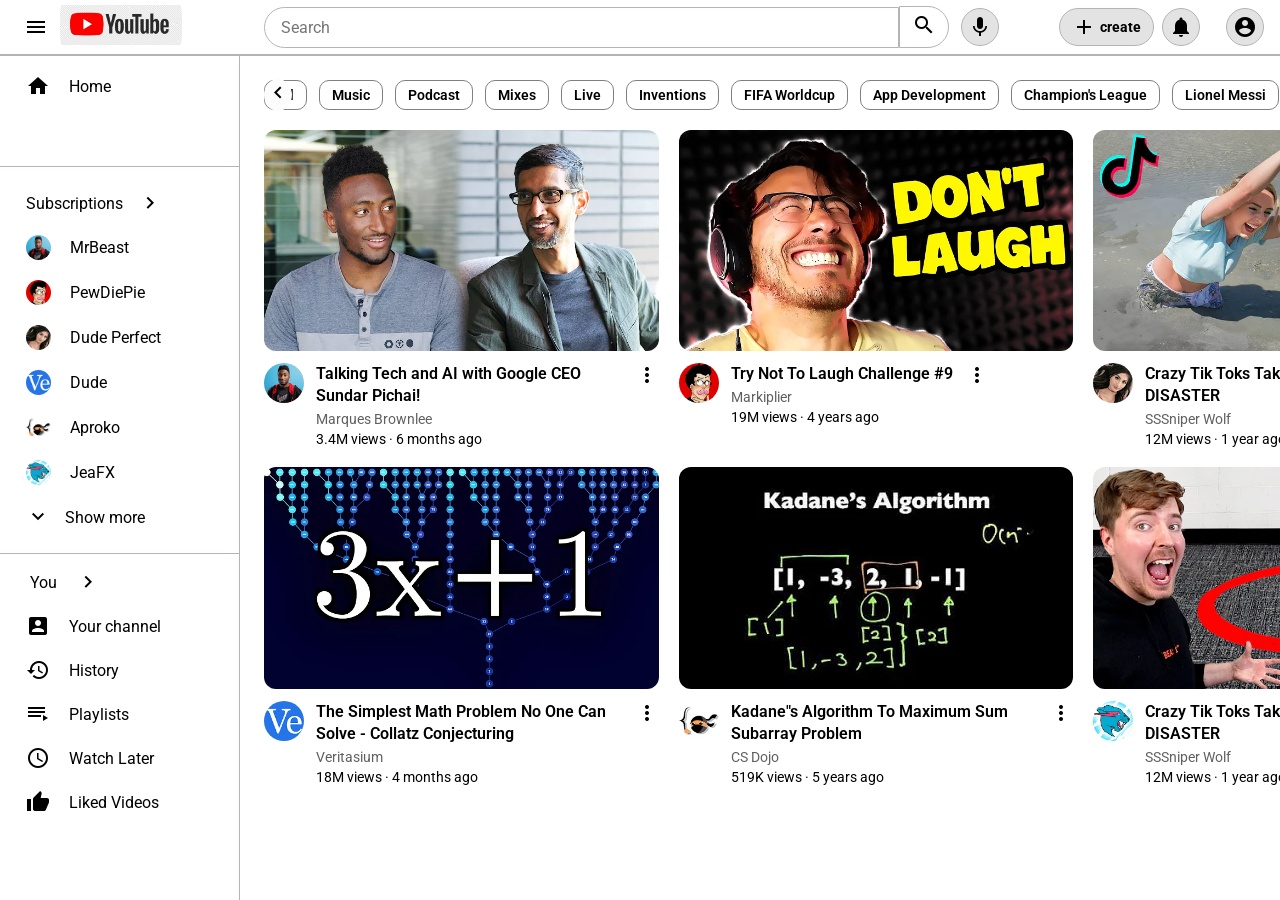
==== index.html @ 41e75c74 "styling the video grid" ====
<!doctype html>
<html lang="en">
  <head>
    <meta charset="UTF-8" />
    <meta name="viewport" content="width=device-width, initial-scale=1.0" />
    <title>MY YOUTUBE</title>
    <link rel="stylesheet" href="global.css" />
    <link rel="stylesheet" href="css/header.css" />
    <link rel="stylesheet" href="css/sidebar.css" />
    <link rel="stylesheet" href="css/video-tag.css" />
    <link rel="stylesheet" href="css/video-grid.css" />
  </head>
  <body>
    <!-- header -->
    <header>
      <div class="header__left">
        <button class="sidebar__toggle" aria-label="Toggle sidebar">
          <i class="material-icons">menu</i>
        </button>
        <a href="#home" class="youtube-link"
          ><img src="src/icons/youtube-image.png" alt="Youtube-clonelogo"
        /></a>
      </div>
      <div class="header__center">
        <form class="header__search-form">
          <input
            class="header__search-input"
            type="search"
            placeholder="Search"
            aria-label="search videos"
          />
          <button type="submit" class="header__search-button" aria-label="Search">
            <i class="material-icons">search</i>
          </button>
        </form>
        <button class="voice-search-button" aria-label="Voice search">
          <i class="material-icons">mic</i>
        </button>
      </div>
      <div class="header__right">
        <button class="create-button" aria-label="Create">
          <i class="material-icons">add</i>
          <span>create</span>
        </button>
        <button class="notification-button" aria-label="Notifications">
          <i class="material-icons">notifications</i>
        </button>
        <button class="profile-button" aria-label="Profile">
          <i class="material-icons">account_circle</i>
        </button>
      </div>
    </header>

    <div class="page-container">
      <!-- sidebar -->
      <aside>
        <nav class="sidebar">
          <section class="sidebar__section">
            <a href="#home" class="sidebar__link active">
              <i class="material-icons">home</i>
              <span>Home</span>
            </a>
            <a href="#" class="sidebar__link active">
              <i class="material-icons">local_fire_department</i>
              <span>Shorts</span>
            </a>
          </section>
          <div class="sidebar__divider"></div>
          <section class="sidebar__section">
            <a href="#" class="sidebar__link active">
              Subscriptions
              <i class="material-icons">keyboard_arrow_right</i>
            </a>
            <a href="#" class="sidebar__link active">
              <img src="src/assets/channel-pics/channel-1.jpeg" alt="MrBeast">
              <span>MrBeast</span>
            </a>
            <a href="#" class="sidebar__link active">
              <img src="src/assets/channel-pics/channel-2.jpeg" alt="PewDiePie">
              <span>PewDiePie</span>
            </a>
            <a href="#" class="sidebar__link active">
              <img src="src/assets/channel-pics/channel-3.jpeg" alt="Dude Perfect">
              <span>Dude Perfect</span>
            </a>
            <a href="#" class="sidebar__link active">
              <img src="src/assets/channel-pics/channel-4.jpeg" alt="Dude">
              <span>Dude</span>
            </a>
            <a href="#" class="sidebar__link active">
              <img src="src/assets/channel-pics/channel-5.jpeg" alt="Aproko"><span>Aproko</span>
            </a>
            <a href="#" class="sidebar__link active">
              <img src="src/assets/channel-pics/channel-6.jpeg" alt="JeaFX"><span>JeaFX</span>
            </a>
            <a href="#" class="sidebar__link active">
              <i class="material-icons">keyboard_arrow_down</i>
              Show more
            </a>
          </section>
          <div class="sidebar__divider"></div>
          <section>
            <a href="#" class="sidebar__link active">
              <span>You</span>
              <i class="material-icons">keyboard_arrow_right</i>
            </a>
            <a href="#" class="sidebar__link active">
              <i class="material-icons">account_box</i>
              <span>Your channel</span>
            </a>
            <a href="#" class="sidebar__link active">
              <i class="material-icons">history</i>
              <span>History</span>
            </a>
            <a href="#" class="sidebar__link active">
              <i class="material-icons">playlist_play</i>
              <span>Playlists</span>
            </a>
            <a href="#" class="sidebar__link active">
              <i class="material-icons">schedule</i>
              <span>Watch Later</span>
            </a>
            <a href="#" class="sidebar__link active">
              <i class="material-icons">thumb_up</i>
              <span>Liked Videos</span>
            </a>
            <a href="#" class="sidebar__link active">
              <i class="material-icons">smart_display</i>
              <span>Your videos</span>
            </a>
            <a href="#" class="sidebar__link active">
              <i class="material-icons">download</i>
              <span>Downloads</span>
            </a>
            <a href="#" class="sidebar__link active">
              <i class="material-icons">keyboard_arrow_down</i>
              Show more
            </a>
          </section>
          <div class="sidebar__divider"></div>
          <section>
            <h3 class="sidebar-text">Explore</h3>
            <a href="#" class="sidebar__link active">
              <i class="material-icons">music_note</i><span>Music</span>
            </a>
            <a href="#" class="sidebar__link active">
              <i class="material-icons">videogame_asset</i><span>Gaming</span>
            </a>
            <a href="#" class="sidebar__link active">
              <i class="material-icons">newspaper</i><span>News</span>
            </a>
            <a href="#" class="sidebar__link active">
              <i class="material-icons">keyboard_arrow_down</i>
              Show more
            </a>
          </section>
          <div class="sidebar__divider"></div>
          <section>
            <h3 class="sidebar-text">More From YouTube</h3>
            <a href="#" class="sidebar__link active">
            <i class="material-icons">diamond</i><span>Youtube Premium</span>
            </a>
            <a href="#" class="sidebar__link active">
              <i class="material-icons">album</i><span>Youtube Music</span>
            </a>
            <a href="#" class="sidebar__link active">
              <i class="material-icons">toys</i><span>Youtube Kids</span>
            </a>
          </section>
          <div class="sidebar__divider"></div>
          <section>
          <a href="#" class="sidebar__link active">
            <i class="material-icons">flag</i><span>Report</span>
          </a>
          </section>
          <div class="sidebar__divider"></div>
            <footer class="sidebar-footer">
              <div class="sidebar-footer__divider"></div>
              <section class="sidebar-footer__container">
                <a href="#" class="sidebar-footer__link">About</a>
                <a href="#" class="sidebar-footer__link">Press</a>
                <a href="#" class="sidebar-footer__link">Copyright</a>
              </section>
              <section class="sidebar-footer__container">
                <a href="#" class="sidebar-footer__link">Contact us</a>
                <a href="#" class="sidebar-footer__link">Creators</a>
                <a href="#" class="sidebar-footer__link">Advertise</a>
              </section>
              <section class="sidebar-footer__container">
                <a href="#" class="sidebar-footer__link">Developers</a>
              </section>
              <div class="sidebar-footer__divider"></div>
              <section class="sidebar-footer__container">
                <a href="#" class="sidebar-footer__link">Terms</a>
                <a href="#" class="sidebar-footer__link">Privacy</a>
                <a href="#" class="sidebar-footer__link">Policy & Safety</a>
              </section>
              <section class="sidebar-footer__container">
                <a  href="#"  class="sidebar-footer__link">How Youtube works</a>
              </section>
              <section class="sidebar-footer__container">
                <a href="#" class="sidebar-footer__link">Test new features</a>
              </section>
              <div class="sidebar-footer__divider"></div>
              <section class="sidebar-footer__container">
                <span class="sidebar-footer__link">© 2024 Google LLC</span>
              </section>
              <div class="sidebar-footer__divider"></div>
            </footer>
        </nav>
      </aside>
      <!-- main content -->
      <main>
        <content>
          <section class="video-tag">
            <button class="video-tag__scroll left">
              <i class="material-icons">keyboard_arrow_left</i>
            </button>
            <nav class="video-tag__container">
              <button class="video-tag__button">
                All
              </button>
              <button class="video-tag__button">
                Music
              </button>
              <button class="video-tag__button">
                Podcast
              </button>
              <button class="video-tag__button">
                Mixes
              </button>
              <button class="video-tag__button">
                Live
              </button>
              <button class="video-tag__button">
                Inventions
              </button>
              <button class="video-tag__button">
                FIFA Worldcup
              </button>
              <button class="video-tag__button">
                App Development
              </button>
              <button class="video-tag__button">
                Champion's League
              </button>
              <button class="video-tag__button">
                Lionel Messi
              </button>
              <button class="video-tag__button">
                Afro Beats
              </button>
              <button class="video-tag__button">
                Pop Music
              </button>
            </nav>
            <button class="video-tag__scroll right">
              <i class="material-icons">keyboard_arrow_right</i>
            </button>
          </section>
          <section class="video-grid">
            <article class="video-card">
              <div class="video-card__thumbnail">
                <a href="#">
                  <img src="src/assets/video-pics/thumbnail-1.webp" alt="video-pic" />
                </a>
              </div>
              <div class="video-card__info">
                <div class="video-card__avatar">
                  <a href="#">
                    <img src="src/assets/channel-pics/channel-1.jpeg" alt="channel-pic" />
                  </a>
                </div>
                <div class="video-card__details">
                  <h3 class="video-card__title">Talking Tech and AI with Google CEO Sundar Pichai!
                  </h3>
                  <a class="video-card__author" href="#">Marques Brownlee</a>
                  <p class="video-card__stats">3.4M views &#183; 6 months ago</p>
                </div>
                <div class="video-card__menu">
                  <i class="material-icons">more_vert</i>
                </div>
              </div>
            </article>
            <article class="video-card">
              <div class="video-card__thumbnail">
                <a href="#">
                  <img src="src/assets/video-pics/thumbnail-2.webp" alt="video-pic" />
                </a>
              </div>
              <div class="video-card__info">
                <div class="video-card__avatar">
                  <a href="#">
                    <img src="src/assets/channel-pics/channel-2.jpeg" alt="channel-pic" />
                  </a>
                </div>
                <div class="video-card__details">
                  <h3 class="video-card__title">Try Not To Laugh Challenge #9</h3>
                  <a class="video-card__author" href="#">Markiplier</a>
                  <p class="video-card__stats">19M views &#183; 4 years ago</p>
                </div>
                <div class="video-card__menu">
                  <i class="material-icons">more_vert</i>
                </div>
              </div>
            </article>
            <article class="video-card">
              <div class="video-card__thumbnail">
                <a href="#">
                  <img src="src/assets/video-pics/thumbnail-3.webp" alt="video-pic" />
                </a>
              </div>
              <div class="video-card__info">
                <div class="video-card__avatar">
                  <a href="#">
                    <img src="src/assets/channel-pics/channel-3.jpeg" alt="channel-pic" />
                  </a>
                </div>
                <div class="video-card__details">
                  <h3 class="video-card__title">Crazy Tik Toks Taken Moments Before DISASTER</h3>
                  <a class="video-card__author" href="#">SSSniper Wolf</a>
                  <p class="video-card__stats">12M views &#183; 1 year ago</p>
                </div>
                <div class="video-card__menu">
                  <i class="material-icons">more_vert</i>
                </div>
              </div>
            </article>
            <article class="video-card">
              <div class="video-card__thumbnail">
                <a href="#">
                  <img src="src/assets/video-pics/thumbnail-4.webp" alt="video-pic" />
                </a>
              </div>
              <div class="video-card__info">
                <div class="video-card__avatar">
                  <a href="#">
                    <img src="src/assets/channel-pics/channel-4.jpeg" alt="channel-pic" />
                  </a>
                </div>
                <div class="video-card__details">
                  <h3 class="video-card__title">The Simplest Math Problem No One Can Solve - Collatz Conjecturing</h3>
                  <a class="video-card__author" href="#">Veritasium</a>
                  <p class="video-card__stats">18M views &#183; 4 months ago</p>
                </div>
                <div class="video-card__menu">
                  <i class="material-icons">more_vert</i>
                </div>
              </div>
            </article>
            <article class="video-card">
              <div class="video-card__thumbnail">
                <a href="#">
                  <img src="src/assets/video-pics/thumbnail-5.webp" alt="video-pic" />
                </a>
              </div>
              <div class="video-card__info">
                <div class="video-card__avatar">
                  <a href="#">
                    <img src="src/assets/channel-pics/channel-5.jpeg" alt="channel-pic" />
                  </a>
                </div>
                <div class="video-card__details">
                  <h3 class="video-card__title">Kadane"s Algorithm To Maximum Sum Subarray Problem</h3>
                  <a class="video-card__author" href="#">CS Dojo</a>
                  <p class="video-card__stats">519K views &#183; 5 years ago</p>
                </div>
                <div class="video-card__menu">
                  <i class="material-icons">more_vert</i>
                </div>
              </div>
            </article>
            <article class="video-card">
              <div class="video-card__thumbnail">
                <a href="#">
                  <img src="src/assets/video-pics/thumbnail-6.webp" alt="video-pic" />
                </a>
              </div>
              <div class="video-card__info">
                <div class="video-card__avatar">
                  <a href="#">
                    <img src="src/assets/channel-pics/channel-6.jpeg" alt="channel-pic" />
                  </a>
                </div>
                <div class="video-card__details">
                  <h3 class="video-card__title">Crazy Tik Toks Taken Moments Before DISASTER</h3>
                  <a class="video-card__author" href="#">SSSniper Wolf</a>
                  <p class="video-card__stats">12M views &#183; 1 year ago</p>
                </div>
                <div class="video-card__menu">
                  <i class="material-icons">more_vert</i>
                </div>
              </div>
            </article>
          </section>
        </content>
      </main>
    </div>
  </body>
</html>
---- global.css ----
/* ==========================================
   1. IMPORTS
========================================== */

@import url('https://fonts.googleapis.com/css2?family=Roboto:ital,wght@0,100..900;1,100..900&display=swap');

@import url('https://fonts.googleapis.com/icon?family=Material+Icons');


/* ==========================================
   2. CSS RESET
========================================== */

* {
    margin: 0;
    padding: 0;
    box-sizing: border-box;
}


/* ==========================================
   3. ROOT VARIABLES
========================================== */

:root {

    /* Colors */

    --primary-color: #ffffff;
    --secondary-color: #e4e3e3;
    --hover-color: #f1f1f1;
    --border-color: #b8b3b3;
    --text-color: #000000;


    /* Layout */

    --header-height: 56px;
    --sidebar-width: 240px;
    --sidebar-collapsed-width: 72px;


    /* Border Radius */

    --border-radius: 30px;
    --circle-radius: 50%;


    /* Typography */

    --font-family: "Roboto", Arial, sans-serif;

    --font-size-small: 12px;
    --font-size-medium: 14px;
    --font-size-large: 16px;


    /* Icons */

    --icon-size: 24px;


    /* Animation */

    --transition-speed: .2s;

}


/* ==========================================
   4. GLOBAL ELEMENTS
========================================== */

html{

    scroll-behavior:smooth;

}

body{

    font-family:var(--font-family);

    color:var(--text-color);

    background-color:var(--primary-color);

    padding-top:var(--header-height);

}

main {
  flex: 1;

  margin-left: var(--sidebar-width);

  padding: 24px;
}


/* ==========================================
   5. TYPOGRAPHY
========================================== */

a{

    text-decoration:none;

    color:inherit;

}

button{

    font:inherit;

}

input{

    font:inherit;

}


/* ==========================================
   6. GLOBAL LAYOUT
========================================== */

.page-container{

    display:flex;

}

main{

    flex:1;

}


/* ==========================================
   7. REUSABLE UTILITIES
========================================== */

.hidden{

    display:none;

}

.visually-hidden{

    position:absolute;

    width:1px;

    height:1px;

    overflow:hidden;

}


/* ==========================================
   8. GLOBAL STATES
========================================== */

button{

    cursor:pointer;

}

button:focus,
input:focus{

    outline:none;

}


/* ==========================================
   9. ANIMATIONS
========================================== */

.sidebar-link,
.create-button,
.notification-button,
.profile-button,
.voice-search-button {
  transition:
    background-color var(--transition-speed),
    color var(--transition-speed);
}


/* ==========================================
   10. RESPONSIVE
========================================== */

@media (max-width:768px){

}
---- css/header.css ----
/* ==========================================
   HEADER LAYOUT
========================================== */

header {
  position: fixed;
  top: 0;
  width: 100%;
  height: var(--header-height);
  
  display: flex;
  justify-content: space-between;
  align-items: center;
  
 
  padding: 0 16px;

  background-color: var(--primary-color);
  border-bottom: 2px solid var(--border-color);
  
  z-index: 100;
}

/* ==========================================
   HEADER SECTIONS
========================================== */

.header__left {
  display: flex;
  align-items: center;
  justify-content: flex-start;

  margin-left: 8px;
}

.header__center {
  display: flex;
  align-items: center;
  justify-content: center;

  flex: 1;
  max-width: var(--search-max-width);

  margin-right: 60px;
  margin-left: 70px;
}

.header__right {
  display: flex;
  align-items: center;
  justify-content: flex-end;
  
  gap: 8px;
}

/* ==========================================
   HEADER LOGO
========================================== */

.youtube-link img {
  height: 40px;
  width: auto;

  padding: 0 12px;

  border-radius: 14px;
}

/* ==========================================
   HEADER SEARCH
========================================== */

.header__search-form {
  display: flex;
  align-items: center;

  width: 100%;
}

.header__search-input {
  flex: 1;

  padding: 10px 16px;

  border: 1px solid var(--border-color);
  border-radius: 30px 0 0 30px;

  background-color: var(--primary-color);
}

.header__search-button {
  padding: 6px 12px;

  border: 1px solid var(--border-color);
  border-radius: 0 30px 30px 0;
  
  background-color: var(--primary-color);
}

/* ==========================================
   BUTTONS
========================================== */

.sidebar__toggle,
.voice-search-button,
.create-button,
.notification-button,
.profile-button {

  display: flex;
  align-items: center;
  justify-content: center;

  cursor: pointer;

  border: 1px solid var(--border-color);

  background-color: var(--secondary-color);

  transition: background-color 2s ease;
}

.sidebar__toggle {
  background: none;
  border: none;
}

.header__search-button {
  cursor: pointer;
}

.voice-search-button {
  margin-left: 12px;

  padding: 6px;
  
  border-radius: var(--circle-radius);
  
}

.create-button {
  padding: 6px 12px;
  
  border-radius: var(--border-radius);
}

.notification-button {
  padding: 6px;
  
  border-radius: var(--border-radius);
}

.profile-button {
  padding: 6px;

  margin-left: 18px;
  
  border-radius: var(--circle-radius);
}

/* ==========================================
   ICONS
========================================== */

.material-icons {
  font-size: var(--icon-size);
}

/* ==========================================
   TYPOGRAPHY
========================================== */

.create-button span {
  margin-left: 4px;
  font-size: var(--font-size-medium);
  font-weight: bold;
}

/* ==========================================
   STATES
========================================== */

.create-button:hover,
.notification-button:hover,
.profile-button:hover,
.voice-search-button:hover {
  background-color: var(--hover-color);
}

.header__search-input:focus {
  outline: none;

  border-color: #1976d2;
}

/* ==========================================
   RESPONSIVE
========================================== */

@media (max-width: 768px) {

}
---- css/sidebar.css ----
/* ===================================
   SIDEBAR CONTAINER
=================================== */

aside {
  display: flex;
  position: fixed;
  flex-direction: column;
  border-right: 1px solid var(--border-color);
  top: var(--header-height);
  left: 0;
  width: var(--sidebar-width);
  height: calc(100vh - var(--header-height));
  background-color: var(--primary-color);
  overflow-y: auto;
  z-index: 99;
}

/* ===================================
   SIDEBAR NAVIGATION
=================================== */

.sidebar {
  display: flex;
  flex-direction: column;
  width: 100%;
}

/* ===================================
   SIDEBAR SECTION
=================================== */

.sidebar__section {
  display: flex;
  flex-direction: column;

  padding: 8px 0;
}

.sidebar-text {
  font-size: 18px;
  font-weight: 600;
  margin: 8px 20px;
}

/* ===================================
   SIDEBAR LINKS
=================================== */

.sidebar__link {
  display: flex;
  align-items: center;
  justify-content: flex-start;
  color: var(--text-color);
  margin: 0px 14px 0px 10px;
  border-radius: 15px;
  gap: 15px;
  width: auto;
  padding: 10px 16px;
  color: inherit;

  transition:
  background-color var(--transition-speed),
  color var(--transition-speed);
}

.sidebar__link i {
  display: flex;
  align-items: center;
  justify-content: center;
  font-size: 24px;
  flex-shrink: 0;
}

.sidebar__link span {
  display: flex;
  align-items: center;
  gap: 10px;
  padding: 2px 4px;
  font-size: 16px;
  font-weight: 400;
}

.sidebar__link img {
  border-radius: 50%;
  height: 25px;
  width: auto;
}

.sidebar-footer__link {
  margin-left: 8px;
  padding: 1px;
  font-size: var(--font-size-medium);
}

/* ===================================
   STATES
=================================== */

.sidebar__link:hover {
  background-color: var(--hover-color);
}

.sidebar__link .active {
  background-color: var(--hover-color);
  font-weight: 500;
}

/* ===================================
   Divider
=================================== */

.sidebar__divider {
  height: 1px;
  background: var(--border-color);
  margin: 6px 0;
}

.sidebar-footer__divider {
  height: 1px;
  background: var(--primary-color);
  margin: 6px 0;
}

/* ===================================
   Footer
=================================== */

.sidebar-footer {
  display: block;
  justify-content: center;
  align-items: center;
  padding: 0px 0px 0px 8px;
}

.sidebar-footer__container {
  display: flex;
  flex-wrap: wrap;
}

/* ==========================================
   RESPONSIVE
========================================== */

@media (max-width: 768px) {
}
---- css/video-tag.css ----
.video-tag {
  display: flex;
  align-items: center;
  position: relative;
  width: 100%;
}

.video-tag__container {
  display: flex;
  justify-content: flex-start;
  align-items: center;           
  width: 100%;
  gap: 12px;
  border: none;
  scroll-behavior: smooth;
  overflow-x: auto;
  white-space: nowrap;
  padding-bottom: 20px;
}

.video-tag__button {
  white-space: nowrap;
  padding: 6px 12px;
  border-radius: 10px;
  font-size: 14px;
  font-weight: 600;
  border: 1px solid grey;
  flex-shrink: 0;
  background-color: var(--primary-color);  
  color: var(--text-color);
  cursor: pointer;
}

.video-tag__scroll {
  position: absolute;
  border-radius: 50%;
  border: none;
  background-color: #fdfcfc;  
  padding: 2px;
  top: 30%;
  transform:translateY(-50%);
  z-index:10;
}

.video-tag__scroll.left {
  left: 0;
}

.video-tag__scroll.right {
  right: 0;
}

.video-tag__scroll:hover {
  background-color: var(--hover-color);

}

.video-tag__container::-webkit-scrollbar {
    display: none;
  
}
---- css/video-grid.css ----
.video-grid {
  display: grid;
  grid-template-columns: repeat(auto-fill, minmax(300px, 1fr));
  gap: 20px;
}

.video-card {
  display: block;
  width: 100%;
  cursor: pointer;
}

.video-card:hover {
  background-color: var(--hover-color);
}

.video-card__thumbnail {
  display: block;
  width: 100%;
}

.video-card__thumbnail img {
  width: 100%;
  border-radius: 12px;
  display: block;
}

.video-card__info {
  display: flex;
  align-items: flex-start;
  gap: 12px;
  margin-top: 12px;
}

.video-card__avatar {
  flex-shrink: 0;
}

.video-card__avatar img {
  height: 40px;
  width: 40px;
  object-fit: cover;
  border-radius: 50%;
}

.video-card__details {
  display: flex;
  flex-direction: column;
  gap: 4px;
  
}

.video-card__title {
  font-size: var(--font-size-large);
  font-weight: 600;
  line-height: 22px;
}

.video-card__author {
  font-size: var(--font-size-medium);
  color:#606060;
}

.video-card__stats {
  font-size: var(--font-size-medium);
}
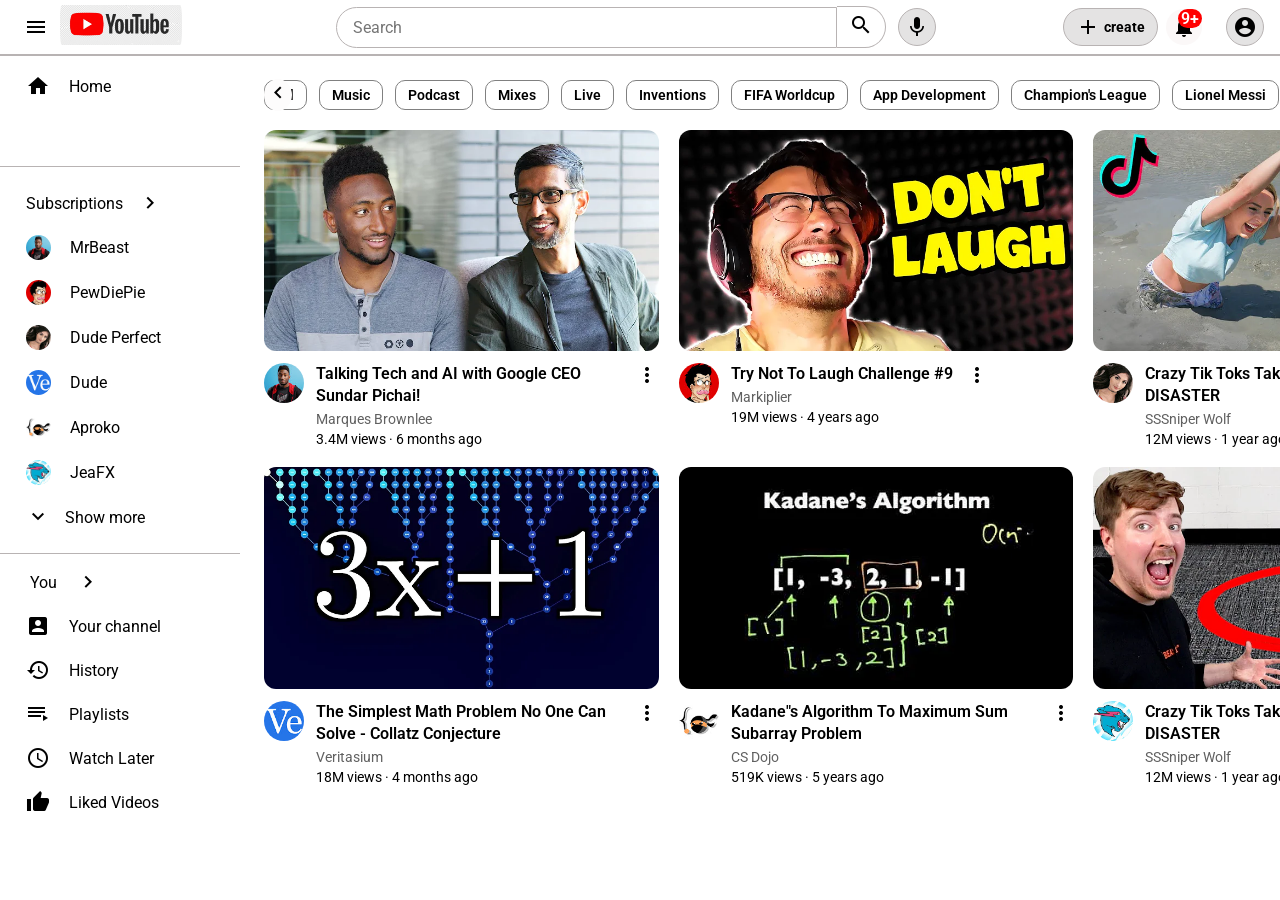
==== commit f1fe9040: "finished the video grid" ====
--- a/index.html
+++ b/index.html
@@ -42,9 +42,12 @@
           <i class="material-icons">add</i>
           <span>create</span>
         </button>
-        <button class="notification-button" aria-label="Notifications">
+        <div class="notification-container">
+          <button class="notification-button" aria-label="Notifications">
           <i class="material-icons">notifications</i>
+          <div class="notification-count">9+</div>
         </button>
+        </div>
         <button class="profile-button" aria-label="Profile">
           <i class="material-icons">account_circle</i>
         </button>
@@ -339,7 +342,7 @@
                   </a>
                 </div>
                 <div class="video-card__details">
-                  <h3 class="video-card__title">The Simplest Math Problem No One Can Solve - Collatz Conjecturing</h3>
+                  <h3 class="video-card__title">The Simplest Math Problem No One Can Solve - Collatz Conjecture</h3>
                   <a class="video-card__author" href="#">Veritasium</a>
                   <p class="video-card__stats">18M views &#183; 4 months ago</p>
                 </div>
--- a/global.css
+++ b/global.css
@@ -90,11 +90,13 @@
 }
 
 main {
-  flex: 1;
-
-  margin-left: var(--sidebar-width);
-
-  padding: 24px;
+    display: flex;
+
+    flex: 1;
+
+    margin-left: var(--sidebar-width);
+
+    padding: 24px;
 }
 
 
--- a/css/header.css
+++ b/css/header.css
@@ -11,6 +11,7 @@
   display: flex;
   justify-content: space-between;
   align-items: center;
+  flex: 1;
   
  
   padding: 0 16px;
@@ -39,10 +40,13 @@
   justify-content: center;
 
   flex: 1;
-  max-width: var(--search-max-width);
-
-  margin-right: 60px;
-  margin-left: 70px;
+  
+  max-width: 600px;
+  min-width: 40px;
+
+
+  margin-right: 65px;
+  margin-left: 80px;
 }
 
 .header__right {
@@ -75,11 +79,14 @@
   align-items: center;
 
   width: 100%;
+
 }
 
 .header__search-input {
   flex: 1;
 
+  min-width: 0;
+
   padding: 10px 16px;
 
   border: 1px solid var(--border-color);
@@ -93,6 +100,7 @@
 
   border: 1px solid var(--border-color);
   border-radius: 0 30px 30px 0;
+  border-left: none;
   
   background-color: var(--primary-color);
 }
@@ -146,14 +154,31 @@
 
 .notification-button {
   padding: 6px;
-  
+  background-color: rgb(251, 248, 248);
   border-radius: var(--border-radius);
+  border: none;
+}
+
+.notification-container {
+  position: relative;
+}
+
+.notification-count {
+  position: absolute;
+  top: 0;
+  right: 0;
+  padding: 0px 3px;
+  font-family: 'roboto', arial;
+  font-weight: 600;
+  background-color: red;
+  color: var(--primary-color);
+  border-radius: 10px;
 }
 
 .profile-button {
   padding: 6px;
 
-  margin-left: 18px;
+  margin-left: 16px;
   
   border-radius: var(--circle-radius);
 }
@@ -197,6 +222,29 @@
    RESPONSIVE
 ========================================== */
 
-@media (max-width: 768px) {
-
+@media (max-width: 650px) {
+  .header__center {
+    margin-left: 16px;
+    margin-left: 16px;
+    flex: 0;
+    transition: 0.1s ease-in;
+  }
+
+  .header__search-input {
+    display: none;
+  }
+
+  .header__search-button {
+    border-radius: 60px;
+    border: none;
+  }
+
+  .header__right {
+    gap: 3px;
+    margin-left: -20px;
+  }
+
+  .profile-button {
+    margin-left: 5px;
+  }
 }
--- a/css/sidebar.css
+++ b/css/sidebar.css
@@ -6,7 +6,7 @@
   display: flex;
   position: fixed;
   flex-direction: column;
-  border-right: 1px solid var(--border-color);
+  border-right: none;
   top: var(--header-height);
   left: 0;
   width: var(--sidebar-width);
@@ -14,6 +14,24 @@
   background-color: var(--primary-color);
   overflow-y: auto;
   z-index: 99;
+}
+
+aside::-webkit-scrollbar {
+  display: none;
+}
+
+aside:hover::-webkit-scrollbar {
+  display: block;
+  width: 8px;
+}
+
+aside::-webkit-scrollbar-track {
+   background: #f8f6f6; 
+}
+
+aside::-webkit-scrollbar-thumb {
+  background: #888; 
+  border-radius: 4px;
 }
 
 /* ===================================
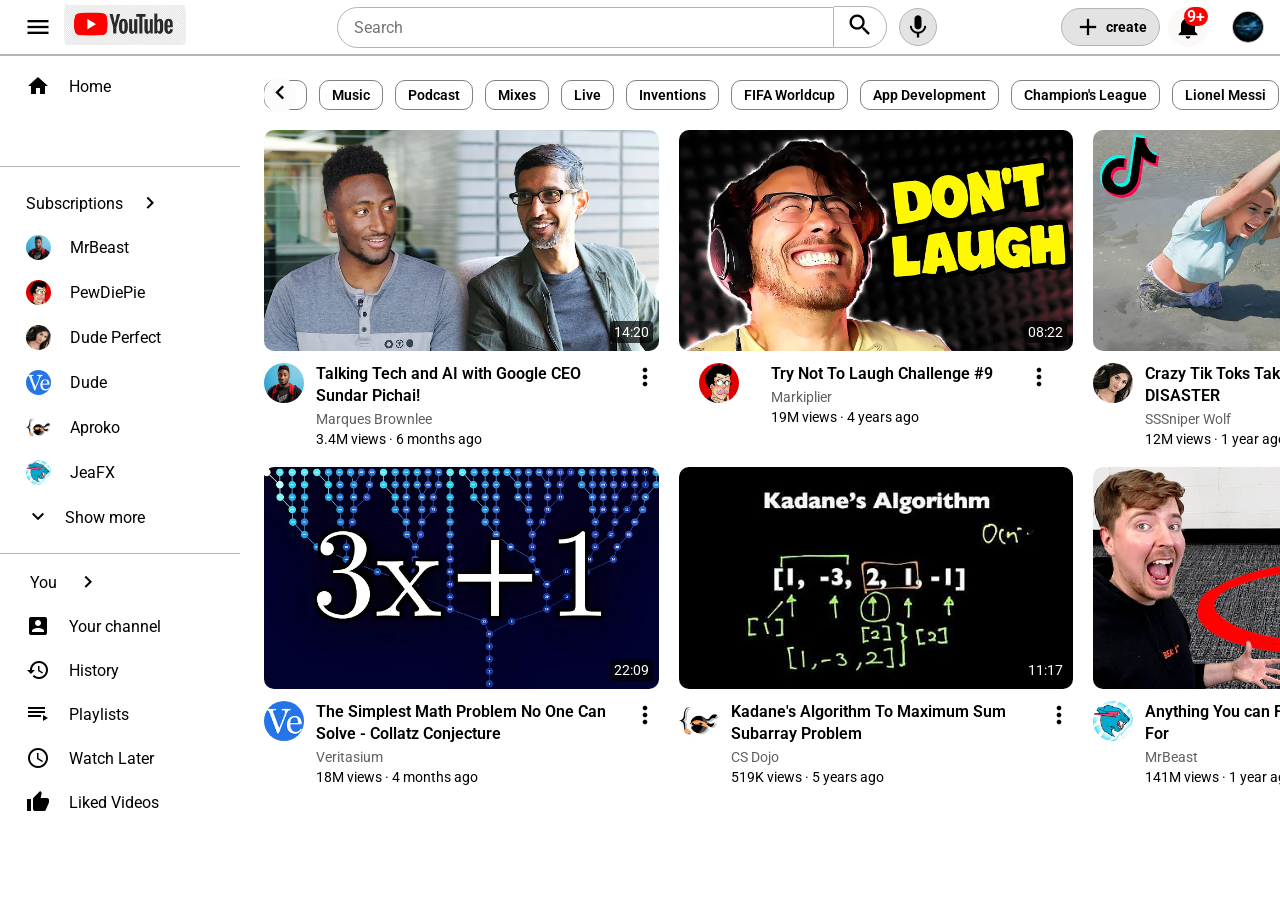
==== commit b13984a0: "added tool tips to the header" ====
--- a/index.html
+++ b/index.html
@@ -18,7 +18,7 @@
           <i class="material-icons">menu</i>
         </button>
         <a href="#home" class="youtube-link"
-          ><img src="src/icons/youtube-image.png" alt="Youtube-clonelogo"
+          ><img loading="lazy" src="src/icons/youtube-image.png" alt="Youtube-clonelogo"
         /></a>
       </div>
       <div class="header__center">
@@ -29,27 +29,34 @@
             placeholder="Search"
             aria-label="search videos"
           />
-          <button type="submit" class="header__search-button" aria-label="Search">
-            <i class="material-icons">search</i>
+          <div class="header__search-container">
+            <button type="submit" class="header__search-button" aria-label="Search">
+              <i class="material-icons">search</i>
+            </button>
+            <div class="tool-tip">search</div>
+          </div>
+        </form>
+        <div class="voice-search__container">
+          <button class="voice-search__button" aria-label="Voice search">
+            <i class="material-icons">mic</i>
           </button>
-        </form>
-        <button class="voice-search-button" aria-label="Voice search">
-          <i class="material-icons">mic</i>
-        </button>
+          <div class="tool-tip">search with your voice</div>
+        </div>
       </div>
       <div class="header__right">
         <button class="create-button" aria-label="Create">
           <i class="material-icons">add</i>
           <span>create</span>
         </button>
-        <div class="notification-container">
-          <button class="notification-button" aria-label="Notifications">
+        <div class="notification__container">
+          <button class="notification__button" aria-label="Notifications">
           <i class="material-icons">notifications</i>
-          <div class="notification-count">9+</div>
-        </button>
+          <div class="notification__count">9+</div>
+          </button>
+          <div class="tool-tip">notifications</div>
         </div>
         <button class="profile-button" aria-label="Profile">
-          <i class="material-icons">account_circle</i>
+          <img loading="lazy" src="src/assets/channel-pics/profile.jpeg" alt="profile-img loading="lazy"" />
         </button>
       </div>
     </header>
@@ -75,26 +82,26 @@
               <i class="material-icons">keyboard_arrow_right</i>
             </a>
             <a href="#" class="sidebar__link active">
-              <img src="src/assets/channel-pics/channel-1.jpeg" alt="MrBeast">
+              <img loading="lazy" src="src/assets/channel-pics/channel-1.jpeg" alt="MrBeast">
               <span>MrBeast</span>
             </a>
             <a href="#" class="sidebar__link active">
-              <img src="src/assets/channel-pics/channel-2.jpeg" alt="PewDiePie">
+              <img loading="lazy" src="src/assets/channel-pics/channel-2.jpeg" alt="PewDiePie">
               <span>PewDiePie</span>
             </a>
             <a href="#" class="sidebar__link active">
-              <img src="src/assets/channel-pics/channel-3.jpeg" alt="Dude Perfect">
+              <img loading="lazy" src="src/assets/channel-pics/channel-3.jpeg" alt="Dude Perfect">
               <span>Dude Perfect</span>
             </a>
             <a href="#" class="sidebar__link active">
-              <img src="src/assets/channel-pics/channel-4.jpeg" alt="Dude">
+              <img loading="lazy" src="src/assets/channel-pics/channel-4.jpeg" alt="Dude">
               <span>Dude</span>
             </a>
             <a href="#" class="sidebar__link active">
-              <img src="src/assets/channel-pics/channel-5.jpeg" alt="Aproko"><span>Aproko</span>
-            </a>
-            <a href="#" class="sidebar__link active">
-              <img src="src/assets/channel-pics/channel-6.jpeg" alt="JeaFX"><span>JeaFX</span>
+              <img loading="lazy" src="src/assets/channel-pics/channel-5.jpeg" alt="Aproko"><span>Aproko</span>
+            </a>
+            <a href="#" class="sidebar__link active">
+              <img loading="lazy" src="src/assets/channel-pics/channel-6.jpeg" alt="JeaFX"><span>JeaFX</span>
             </a>
             <a href="#" class="sidebar__link active">
               <i class="material-icons">keyboard_arrow_down</i>
@@ -214,7 +221,7 @@
       </aside>
       <!-- main content -->
       <main>
-        <content>
+        <section class="content">
           <section class="video-tag">
             <button class="video-tag__scroll left">
               <i class="material-icons">keyboard_arrow_left</i>
@@ -265,13 +272,16 @@
             <article class="video-card">
               <div class="video-card__thumbnail">
                 <a href="#">
-                  <img src="src/assets/video-pics/thumbnail-1.webp" alt="video-pic" />
-                </a>
-              </div>
-              <div class="video-card__info">
-                <div class="video-card__avatar">
-                  <a href="#">
-                    <img src="src/assets/channel-pics/channel-1.jpeg" alt="channel-pic" />
+                  <img loading="lazy" src="src/assets/video-pics/thumbnail-1.webp" alt="video-pic" />
+                </a>
+                <div class="video-card__time">
+                  14:20
+                </div>
+              </div>
+              <div class="video-card__info">
+                <div class="video-card__avatar">
+                  <a href="#">
+                    <img loading="lazy" src="src/assets/channel-pics/channel-1.jpeg" alt="channel-pic" />
                   </a>
                 </div>
                 <div class="video-card__details">
@@ -288,13 +298,16 @@
             <article class="video-card">
               <div class="video-card__thumbnail">
                 <a href="#">
-                  <img src="src/assets/video-pics/thumbnail-2.webp" alt="video-pic" />
-                </a>
-              </div>
-              <div class="video-card__info">
-                <div class="video-card__avatar">
-                  <a href="#">
-                    <img src="src/assets/channel-pics/channel-2.jpeg" alt="channel-pic" />
+                  <img loading="lazy" src="src/assets/video-pics/thumbnail-2.webp" alt="video-pic" />
+                </a>
+                <div class="video-card__time">
+                  08:22
+                </div>
+              </div>
+              <div class="video-card__info">
+                <div class="video-card__avatar">
+                  <a href="#">
+                    <img loading="lazy" src="src/assets/channel-pics/channel-2.jpeg" alt="channel-pic" />
                   </a>
                 </div>
                 <div class="video-card__details">
@@ -310,13 +323,16 @@
             <article class="video-card">
               <div class="video-card__thumbnail">
                 <a href="#">
-                  <img src="src/assets/video-pics/thumbnail-3.webp" alt="video-pic" />
-                </a>
-              </div>
-              <div class="video-card__info">
-                <div class="video-card__avatar">
-                  <a href="#">
-                    <img src="src/assets/channel-pics/channel-3.jpeg" alt="channel-pic" />
+                  <img loading="lazy" src="src/assets/video-pics/thumbnail-3.webp" alt="video-pic" />
+                </a>
+                <div class="video-card__time">
+                  09:13
+                </div>
+              </div>
+              <div class="video-card__info">
+                <div class="video-card__avatar">
+                  <a href="#">
+                    <img loading="lazy" src="src/assets/channel-pics/channel-3.jpeg" alt="channel-pic" />
                   </a>
                 </div>
                 <div class="video-card__details">
@@ -332,13 +348,16 @@
             <article class="video-card">
               <div class="video-card__thumbnail">
                 <a href="#">
-                  <img src="src/assets/video-pics/thumbnail-4.webp" alt="video-pic" />
-                </a>
-              </div>
-              <div class="video-card__info">
-                <div class="video-card__avatar">
-                  <a href="#">
-                    <img src="src/assets/channel-pics/channel-4.jpeg" alt="channel-pic" />
+                  <img loading="lazy" src="src/assets/video-pics/thumbnail-4.webp" alt="video-pic" />
+                </a>
+                <div class="video-card__time">
+                  22:09
+                </div>
+              </div>
+              <div class="video-card__info">
+                <div class="video-card__avatar">
+                  <a href="#">
+                    <img loading="lazy" src="src/assets/channel-pics/channel-4.jpeg" alt="channel-pic" />
                   </a>
                 </div>
                 <div class="video-card__details">
@@ -354,17 +373,20 @@
             <article class="video-card">
               <div class="video-card__thumbnail">
                 <a href="#">
-                  <img src="src/assets/video-pics/thumbnail-5.webp" alt="video-pic" />
-                </a>
-              </div>
-              <div class="video-card__info">
-                <div class="video-card__avatar">
-                  <a href="#">
-                    <img src="src/assets/channel-pics/channel-5.jpeg" alt="channel-pic" />
-                  </a>
-                </div>
-                <div class="video-card__details">
-                  <h3 class="video-card__title">Kadane"s Algorithm To Maximum Sum Subarray Problem</h3>
+                  <img loading="lazy" src="src/assets/video-pics/thumbnail-5.webp" alt="video-pic" />
+                </a>
+                <div class="video-card__time">
+                  11:17
+                </div>
+              </div>
+              <div class="video-card__info">
+                <div class="video-card__avatar">
+                  <a href="#">
+                    <img loading="lazy" src="src/assets/channel-pics/channel-5.jpeg" alt="channel-pic" />
+                  </a>
+                </div>
+                <div class="video-card__details">
+                  <h3 class="video-card__title">Kadane's Algorithm To Maximum Sum Subarray Problem</h3>
                   <a class="video-card__author" href="#">CS Dojo</a>
                   <p class="video-card__stats">519K views &#183; 5 years ago</p>
                 </div>
@@ -376,27 +398,30 @@
             <article class="video-card">
               <div class="video-card__thumbnail">
                 <a href="#">
-                  <img src="src/assets/video-pics/thumbnail-6.webp" alt="video-pic" />
-                </a>
-              </div>
-              <div class="video-card__info">
-                <div class="video-card__avatar">
-                  <a href="#">
-                    <img src="src/assets/channel-pics/channel-6.jpeg" alt="channel-pic" />
-                  </a>
-                </div>
-                <div class="video-card__details">
-                  <h3 class="video-card__title">Crazy Tik Toks Taken Moments Before DISASTER</h3>
-                  <a class="video-card__author" href="#">SSSniper Wolf</a>
-                  <p class="video-card__stats">12M views &#183; 1 year ago</p>
-                </div>
-                <div class="video-card__menu">
-                  <i class="material-icons">more_vert</i>
-                </div>
-              </div>
-            </article>
-          </section>
-        </content>
+                  <img loading="lazy" src="src/assets/video-pics/thumbnail-6.webp" alt="video-pic" />
+                </a>
+                <div class="video-card__time">
+                    19:59
+                  </div>
+              </div>
+              <div class="video-card__info">
+                <div class="video-card__avatar">
+                  <a href="#">
+                    <img loading="lazy" src="src/assets/channel-pics/channel-6.jpeg" alt="channel-pic" />
+                  </a>
+                </div>
+                <div class="video-card__details">
+                  <h3 class="video-card__title">Anything You can Fit In This Circle I'll Pay For</h3>
+                  <a class="video-card__author" href="#">MrBeast</a>
+                  <p class="video-card__stats">141M views &#183; 1 year ago</p>
+                </div>
+                <div class="video-card__menu">
+                  <i class="material-icons">more_vert</i>
+                </div>
+              </div>
+            </article>
+          </section>
+        </section>
       </main>
     </div>
   </body>
--- a/global.css
+++ b/global.css
@@ -57,7 +57,7 @@
 
     /* Icons */
 
-    --icon-size: 24px;
+    --icon-size: 28px;
 
 
     /* Animation */
--- a/css/header.css
+++ b/css/header.css
@@ -96,7 +96,7 @@
 }
 
 .header__search-button {
-  padding: 6px 12px;
+  padding: 4px 12px;
 
   border: 1px solid var(--border-color);
   border-radius: 0 30px 30px 0;
@@ -110,9 +110,9 @@
 ========================================== */
 
 .sidebar__toggle,
-.voice-search-button,
+.voice-search__button,
 .create-button,
-.notification-button,
+.notification__button,
 .profile-button {
 
   display: flex;
@@ -133,37 +133,38 @@
   border: none;
 }
 
-.header__search-button {
-  cursor: pointer;
-}
-
-.voice-search-button {
+
+.voice-search__button {
   margin-left: 12px;
 
-  padding: 6px;
+  padding: 4px;
   
   border-radius: var(--circle-radius);
   
 }
 
 .create-button {
-  padding: 6px 12px;
+  padding: 4px 12px;
   
   border-radius: var(--border-radius);
 }
 
-.notification-button {
+.notification__button {
   padding: 6px;
   background-color: rgb(251, 248, 248);
   border-radius: var(--border-radius);
   border: none;
 }
 
-.notification-container {
+.header__search-container,
+.voice-search__container,
+.notification__container {
   position: relative;
-}
-
-.notification-count {
+  display: flex;
+  justify-content: center;
+}
+
+.notification__count {
   position: absolute;
   top: 0;
   right: 0;
@@ -175,12 +176,18 @@
   border-radius: 10px;
 }
 
+
+
 .profile-button {
-  padding: 6px;
-
   margin-left: 16px;
   
   border-radius: var(--circle-radius);
+}
+
+.profile-button img {
+  height: 30px;
+  width: auto;
+  border-radius: 50%;
 }
 
 /* ==========================================
@@ -189,6 +196,26 @@
 
 .material-icons {
   font-size: var(--icon-size);
+}
+
+.tool-tip {
+  position: absolute;
+  background-color: rgba(50, 47, 47, 0.7);
+  color: white;
+  bottom: -50px;
+  padding: 6px;
+  border-radius: 4px;
+  opacity: 0;
+  pointer-events: none;
+  transition: 0.2s ease;
+  white-space: nowrap;
+}
+
+.header__search-container:hover .tool-tip,
+.voice-search__container:hover .tool-tip,
+.notification__container:hover .tool-tip {
+
+    opacity: 1;
 }
 
 /* ==========================================
@@ -206,9 +233,9 @@
 ========================================== */
 
 .create-button:hover,
-.notification-button:hover,
+.notification__button:hover,
 .profile-button:hover,
-.voice-search-button:hover {
+.voice-search__button:hover {
   background-color: var(--hover-color);
 }
 
@@ -244,7 +271,11 @@
     margin-left: -20px;
   }
 
+  .header__left {
+    margin-left: -5px;
+  }
+
   .profile-button {
-    margin-left: 5px;
+    margin-left: 4px;
   }
 }
--- a/css/sidebar.css
+++ b/css/sidebar.css
@@ -21,12 +21,12 @@
 }
 
 aside:hover::-webkit-scrollbar {
-  display: block;
+  display: revert;
   width: 8px;
 }
 
 aside::-webkit-scrollbar-track {
-   background: #f8f6f6; 
+   background: #ffffff; 
 }
 
 aside::-webkit-scrollbar-thumb {
--- a/css/video-grid.css
+++ b/css/video-grid.css
@@ -16,18 +16,20 @@
 
 .video-card__thumbnail {
   display: block;
+  position: relative;
   width: 100%;
 }
 
 .video-card__thumbnail img {
   width: 100%;
-  border-radius: 12px;
+  border-radius: 10px;
   display: block;
 }
 
 .video-card__info {
   display: flex;
   align-items: flex-start;
+  justify-content: space-evenly;
   gap: 12px;
   margin-top: 12px;
 }
@@ -50,6 +52,7 @@
   
 }
 
+
 .video-card__title {
   font-size: var(--font-size-large);
   font-weight: 600;
@@ -65,3 +68,15 @@
   font-size: var(--font-size-medium);
 }
 
+.video-card__time {
+  position: absolute;
+  background-color: rgb(0, 0, 0, 0.7);
+  color: rgb(255, 255, 255);
+  right: 6px;
+  bottom: 8px;
+  padding: 3px 4px;
+  border-radius: 4px;
+  font-family: 'roboto', Arial, sans-serif;
+  font-size: 14px;
+  font-weight: 400;
+}
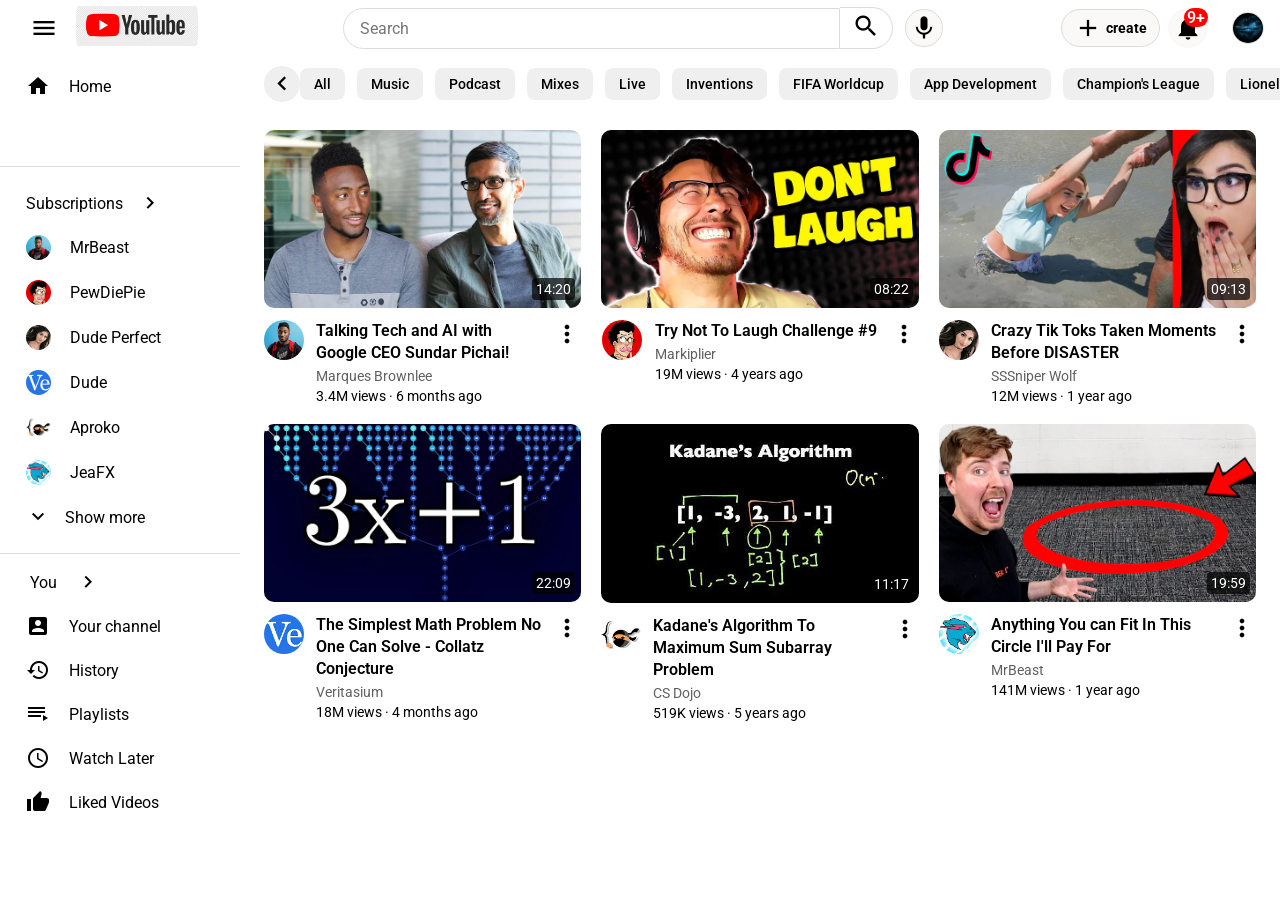
==== commit e317d9b2: "finished responsiveness" ====
--- a/index.html
+++ b/index.html
@@ -17,7 +17,7 @@
         <button class="sidebar__toggle" aria-label="Toggle sidebar">
           <i class="material-icons">menu</i>
         </button>
-        <a href="#home" class="youtube-link"
+        <a href="#home" class="logo"
           ><img loading="lazy" src="src/icons/youtube-image.png" alt="Youtube-clonelogo"
         /></a>
       </div>
@@ -52,11 +52,11 @@
           <button class="notification__button" aria-label="Notifications">
           <i class="material-icons">notifications</i>
           <div class="notification__count">9+</div>
-          </button>
+        </button>
           <div class="tool-tip">notifications</div>
         </div>
         <button class="profile-button" aria-label="Profile">
-          <img loading="lazy" src="src/assets/channel-pics/profile.jpeg" alt="profile-img loading="lazy"" />
+          <img loading="lazy" src="src/assets/channel-pics/profile.jpeg" alt="profile-img"/>
         </button>
       </div>
     </header>
@@ -65,55 +65,61 @@
       <!-- sidebar -->
       <aside>
         <nav class="sidebar">
-          <section class="sidebar__section">
-            <a href="#home" class="sidebar__link active">
-              <i class="material-icons">home</i>
-              <span>Home</span>
-            </a>
-            <a href="#" class="sidebar__link active">
-              <i class="material-icons">local_fire_department</i>
-              <span>Shorts</span>
-            </a>
-          </section>
+          <div class="sidebar__top-section">
+            <section class="sidebar__section">
+              <a href="#home" class="sidebar__link active">
+                <i class="material-icons">home</i>
+                <span>Home</span>
+              </a>
+              <a href="#" class="sidebar__link active">
+                <i class="material-icons">local_fire_department</i>
+                <span>Shorts</span>
+              </a>
+            </section>
+          </div>
           <div class="sidebar__divider"></div>
-          <section class="sidebar__section">
-            <a href="#" class="sidebar__link active">
-              Subscriptions
-              <i class="material-icons">keyboard_arrow_right</i>
-            </a>
-            <a href="#" class="sidebar__link active">
-              <img loading="lazy" src="src/assets/channel-pics/channel-1.jpeg" alt="MrBeast">
-              <span>MrBeast</span>
-            </a>
-            <a href="#" class="sidebar__link active">
-              <img loading="lazy" src="src/assets/channel-pics/channel-2.jpeg" alt="PewDiePie">
-              <span>PewDiePie</span>
-            </a>
-            <a href="#" class="sidebar__link active">
-              <img loading="lazy" src="src/assets/channel-pics/channel-3.jpeg" alt="Dude Perfect">
-              <span>Dude Perfect</span>
-            </a>
-            <a href="#" class="sidebar__link active">
-              <img loading="lazy" src="src/assets/channel-pics/channel-4.jpeg" alt="Dude">
-              <span>Dude</span>
-            </a>
-            <a href="#" class="sidebar__link active">
-              <img loading="lazy" src="src/assets/channel-pics/channel-5.jpeg" alt="Aproko"><span>Aproko</span>
-            </a>
-            <a href="#" class="sidebar__link active">
-              <img loading="lazy" src="src/assets/channel-pics/channel-6.jpeg" alt="JeaFX"><span>JeaFX</span>
-            </a>
-            <a href="#" class="sidebar__link active">
-              <i class="material-icons">keyboard_arrow_down</i>
-              Show more
-            </a>
-          </section>
+          <div class="sidebar__middle-section">
+            <section class="sidebar__section">
+              <a href="#" class="sidebar__link active">
+                Subscriptions
+                <i class="material-icons">keyboard_arrow_right</i>
+              </a>
+              <a href="#" class="sidebar__link active">
+                <img loading="lazy" src="src/assets/channel-pics/channel-1.jpeg" alt="MrBeast">
+                <span>MrBeast</span>
+              </a>
+              <a href="#" class="sidebar__link active">
+                <img loading="lazy" src="src/assets/channel-pics/channel-2.jpeg" alt="PewDiePie">
+                <span>PewDiePie</span>
+              </a>
+              <a href="#" class="sidebar__link active">
+                <img loading="lazy" src="src/assets/channel-pics/channel-3.jpeg" alt="Dude Perfect">
+                <span>Dude Perfect</span>
+              </a>
+              <a href="#" class="sidebar__link active">
+                <img loading="lazy" src="src/assets/channel-pics/channel-4.jpeg" alt="Dude">
+                <span>Dude</span>
+              </a>
+              <a href="#" class="sidebar__link active">
+                <img loading="lazy" src="src/assets/channel-pics/channel-5.jpeg" alt="Aproko"><span>Aproko</span>
+              </a>
+              <a href="#" class="sidebar__link active">
+                <img loading="lazy" src="src/assets/channel-pics/channel-6.jpeg" alt="JeaFX"><span>JeaFX</span>
+              </a>
+              <a href="#" class="sidebar__link active">
+                <i class="material-icons">keyboard_arrow_down</i>
+                Show more
+              </a>
+            </section>
+          </div>
           <div class="sidebar__divider"></div>
           <section>
-            <a href="#" class="sidebar__link active">
-              <span>You</span>
-              <i class="material-icons">keyboard_arrow_right</i>
-            </a>
+            <div class="sidebar__nav">
+              <a href="#" class="sidebar__link active">
+                <span>You</span>
+                <i class="material-icons">keyboard_arrow_right</i>
+              </a>
+            </div>
             <a href="#" class="sidebar__link active">
               <i class="material-icons">account_box</i>
               <span>Your channel</span>
@@ -142,48 +148,51 @@
               <i class="material-icons">download</i>
               <span>Downloads</span>
             </a>
-            <a href="#" class="sidebar__link active">
-              <i class="material-icons">keyboard_arrow_down</i>
-              Show more
-            </a>
+            <div class="sidebar__nav">
+              <a href="#" class="sidebar__link active">
+                <i class="material-icons">keyboard_arrow_down</i>
+                Show more
+              </a>
+            </div>
           </section>
-          <div class="sidebar__divider"></div>
-          <section>
-            <h3 class="sidebar-text">Explore</h3>
-            <a href="#" class="sidebar__link active">
-              <i class="material-icons">music_note</i><span>Music</span>
-            </a>
-            <a href="#" class="sidebar__link active">
-              <i class="material-icons">videogame_asset</i><span>Gaming</span>
-            </a>
-            <a href="#" class="sidebar__link active">
-              <i class="material-icons">newspaper</i><span>News</span>
-            </a>
-            <a href="#" class="sidebar__link active">
-              <i class="material-icons">keyboard_arrow_down</i>
-              Show more
-            </a>
-          </section>
-          <div class="sidebar__divider"></div>
-          <section>
-            <h3 class="sidebar-text">More From YouTube</h3>
-            <a href="#" class="sidebar__link active">
-            <i class="material-icons">diamond</i><span>Youtube Premium</span>
-            </a>
-            <a href="#" class="sidebar__link active">
-              <i class="material-icons">album</i><span>Youtube Music</span>
-            </a>
-            <a href="#" class="sidebar__link active">
-              <i class="material-icons">toys</i><span>Youtube Kids</span>
-            </a>
-          </section>
-          <div class="sidebar__divider"></div>
-          <section>
-          <a href="#" class="sidebar__link active">
-            <i class="material-icons">flag</i><span>Report</span>
-          </a>
-          </section>
-          <div class="sidebar__divider"></div>
+          <div class="sidebar__bottom-section">
+            <div class="sidebar__divider"></div>
+            <section>
+              <h3 class="sidebar-text">Explore</h3>
+              <a href="#" class="sidebar__link active">
+                <i class="material-icons">music_note</i><span>Music</span>
+              </a>
+              <a href="#" class="sidebar__link active">
+                <i class="material-icons">videogame_asset</i><span>Gaming</span>
+              </a>
+              <a href="#" class="sidebar__link active">
+                <i class="material-icons">newspaper</i><span>News</span>
+              </a>
+              <a href="#" class="sidebar__link active">
+                <i class="material-icons">keyboard_arrow_down</i>
+                Show more
+              </a>
+            </section>
+            <div class="sidebar__divider"></div>
+            <section>
+              <h3 class="sidebar-text">More From YouTube</h3>
+              <a href="#" class="sidebar__link active">
+              <i class="material-icons">diamond</i><span>Youtube Premium</span>
+              </a>
+              <a href="#" class="sidebar__link active">
+                <i class="material-icons">album</i><span>Youtube Music</span>
+              </a>
+              <a href="#" class="sidebar__link active">
+                <i class="material-icons">toys</i><span>Youtube Kids</span>
+              </a>
+            </section>
+            <div class="sidebar__divider"></div>
+            <section>
+              <a href="#" class="sidebar__link active">
+                <i class="material-icons">flag</i><span>Report</span>
+              </a>
+            </section>
+            <div class="sidebar__divider"></div>
             <footer class="sidebar-footer">
               <div class="sidebar-footer__divider"></div>
               <section class="sidebar-footer__container">
@@ -217,54 +226,72 @@
               </section>
               <div class="sidebar-footer__divider"></div>
             </footer>
+          </div>
         </nav>
       </aside>
       <!-- main content -->
       <main>
         <section class="content">
           <section class="video-tag">
-            <button class="video-tag__scroll left">
+            <button class="video-tag__arrow video-tag__arrow--left">
               <i class="material-icons">keyboard_arrow_left</i>
             </button>
-            <nav class="video-tag__container">
-              <button class="video-tag__button">
-                All
-              </button>
-              <button class="video-tag__button">
-                Music
-              </button>
-              <button class="video-tag__button">
-                Podcast
-              </button>
-              <button class="video-tag__button">
-                Mixes
-              </button>
-              <button class="video-tag__button">
-                Live
-              </button>
-              <button class="video-tag__button">
-                Inventions
-              </button>
-              <button class="video-tag__button">
-                FIFA Worldcup
-              </button>
-              <button class="video-tag__button">
-                App Development
-              </button>
-              <button class="video-tag__button">
-                Champion's League
-              </button>
-              <button class="video-tag__button">
-                Lionel Messi
-              </button>
-              <button class="video-tag__button">
-                Afro Beats
-              </button>
-              <button class="video-tag__button">
-                Pop Music
-              </button>
-            </nav>
-            <button class="video-tag__scroll right">
+            <div class="video-tag__wrapper">
+              <nav class="video-tag__container">
+                <button class="video-tag__button">
+                  All
+                </button>
+                <button class="video-tag__button">
+                  Music
+                </button>
+                <button class="video-tag__button">
+                  Podcast
+                </button>
+                <button class="video-tag__button">
+                  Mixes
+                </button>
+                <button class="video-tag__button">
+                  Live
+                </button>
+                <button class="video-tag__button">
+                  Inventions
+                </button>
+                <button class="video-tag__button">
+                  FIFA Worldcup
+                </button>
+                <button class="video-tag__button">
+                  App Development
+                </button>
+                <button class="video-tag__button">
+                  Champion's League
+                </button>
+                <button class="video-tag__button">
+                  Lionel Messi
+                </button>
+                <button class="video-tag__button">
+                  Afro Beats
+                </button>
+                <button class="video-tag__button">
+                  Pop Music
+                </button>
+                <button class="video-tag__button">
+                  Web Development
+                </button>
+                <button class="video-tag__button">
+                  Recently Uploaded
+                </button>
+                <button class="video-tag__button">
+                  Watched
+                </button>
+                <button class="video-tag__button">
+                  New To You
+                </button>
+                <button class="video-tag__button">
+                  History
+                </button>
+              </nav>
+            </div>
+            <button class="video-tag__arrow video-tag__arrow--left">
               <i class="material-icons">keyboard_arrow_right</i>
             </button>
           </section>
--- a/global.css
+++ b/global.css
@@ -28,8 +28,8 @@
 
     --primary-color: #ffffff;
     --secondary-color: #e4e3e3;
-    --hover-color: #f1f1f1;
-    --border-color: #b8b3b3;
+    --hover-color: #efeaea;
+    --border-color: #dddcdc;
     --text-color: #000000;
 
 
@@ -62,7 +62,7 @@
 
     /* Animation */
 
-    --transition-speed: .2s;
+    --transition-speed: 0.2s;
 
 }
 
@@ -90,7 +90,7 @@
 }
 
 main {
-    display: flex;
+    display: grid;
 
     flex: 1;
 
@@ -202,8 +202,17 @@
    10. RESPONSIVE
 ========================================== */
 
+
 @media (max-width:768px){
-
-}
-
-
+ main {
+    margin-left: 0px;
+ }
+}
+
+@media (max-width:400px){
+ main {
+    margin-left: 0px;
+ }
+}
+
+
--- a/css/header.css
+++ b/css/header.css
@@ -17,7 +17,6 @@
   padding: 0 16px;
 
   background-color: var(--primary-color);
-  border-bottom: 2px solid var(--border-color);
   
   z-index: 100;
 }
@@ -61,12 +60,12 @@
    HEADER LOGO
 ========================================== */
 
-.youtube-link img {
+.logo img {
   height: 40px;
   width: auto;
 
   padding: 0 12px;
-
+ background-color: transparent;
   border-radius: 14px;
 }
 
@@ -131,6 +130,8 @@
 .sidebar__toggle {
   background: none;
   border: none;
+  padding: 6px;
+  border-radius: 50%;
 }
 
 
@@ -140,12 +141,12 @@
   padding: 4px;
   
   border-radius: var(--circle-radius);
-  
+  background-color: rgb(251, 248, 248);
 }
 
 .create-button {
   padding: 4px 12px;
-  
+  background-color: rgb(251, 248, 248);
   border-radius: var(--border-radius);
 }
 
@@ -162,6 +163,7 @@
   position: relative;
   display: flex;
   justify-content: center;
+    
 }
 
 .notification__count {
@@ -209,13 +211,7 @@
   pointer-events: none;
   transition: 0.2s ease;
   white-space: nowrap;
-}
-
-.header__search-container:hover .tool-tip,
-.voice-search__container:hover .tool-tip,
-.notification__container:hover .tool-tip {
-
-    opacity: 1;
+
 }
 
 /* ==========================================
@@ -232,11 +228,20 @@
    STATES
 ========================================== */
 
+.sidebar__toggle:hover,
 .create-button:hover,
 .notification__button:hover,
 .profile-button:hover,
 .voice-search__button:hover {
-  background-color: var(--hover-color);
+  background-color: rgb(212, 203, 203);
+  transition: 0.1s ease;
+}
+
+.header__search-container:hover .tool-tip,
+.voice-search__container:hover .tool-tip,
+.notification__container:hover .tool-tip {
+
+    opacity: 1;
 }
 
 .header__search-input:focus {
--- a/css/sidebar.css
+++ b/css/sidebar.css
@@ -21,7 +21,7 @@
 }
 
 aside:hover::-webkit-scrollbar {
-  display: revert;
+  display: block;
   width: 8px;
 }
 
@@ -119,11 +119,6 @@
   background-color: var(--hover-color);
 }
 
-.sidebar__link .active {
-  background-color: var(--hover-color);
-  font-weight: 500;
-}
-
 /* ===================================
    Divider
 =================================== */
@@ -159,6 +154,56 @@
 /* ==========================================
    RESPONSIVE
 ========================================== */
-
 @media (max-width: 768px) {
-}
+  aside {
+    display: none;
+  }
+
+  main {
+    margin-left: 0;
+  }
+
+}
+
+
+
+@media (max-width:1200px){
+
+    aside{
+        width:72px;
+        height: 100vh;
+    }
+
+    main{
+        margin-left:72px;
+    }
+
+    .sidebar__link{
+        flex-direction:column;
+        justify-content:center;
+        align-items:center;
+        gap:4px;
+        margin:0;
+        padding:14px 0;
+        border-radius:10px;
+    }
+
+    .sidebar__link span{
+        display:block;
+        font-size:10px;
+    }
+
+    .sidebar-text,
+    .sidebar-footer,
+    .sidebar__divider{
+        display:none;
+    }
+
+    .sidebar__nav,
+    .sidebar__divider,
+    .sidebar__middle-section,
+    .sidebar__bottom-section {
+      display: none;
+    }
+
+}
--- a/css/video-tag.css
+++ b/css/video-tag.css
@@ -1,58 +1,65 @@
 .video-tag {
   display: flex;
   align-items: center;
-  position: relative;
+  position: fixed;
   width: 100%;
+  background-color: rgb(255, 255, 255);
+  top: var(--header-height);
+  z-index: 99;
+}
+
+.video-tag__wrapper{
+  flex:1;
+  overflow:hidden;
 }
 
 .video-tag__container {
   display: flex;
   justify-content: flex-start;
-  align-items: center;           
+  align-items: center;   
+  position: relative;        
   width: 100%;
   gap: 12px;
   border: none;
+  overflow-x:auto;
   scroll-behavior: smooth;
-  overflow-x: auto;
+  scrollbar-width:none;
   white-space: nowrap;
-  padding-bottom: 20px;
+  padding: 12px 0px;
 }
 
 .video-tag__button {
   white-space: nowrap;
-  padding: 6px 12px;
-  border-radius: 10px;
+  padding: 8px 14px;
+  border-radius: 8px;
   font-size: 14px;
-  font-weight: 600;
-  border: 1px solid grey;
+  font-weight: 500;
+  border: none;
   flex-shrink: 0;
-  background-color: var(--primary-color);  
   color: var(--text-color);
   cursor: pointer;
 }
 
-.video-tag__scroll {
-  position: absolute;
-  border-radius: 50%;
+.video-tag__arrow{
+  width:36px;
+  height:36px;
+  border-radius:50%;
+  display:flex;
+  justify-content:center;
+  align-items:center;
   border: none;
-  background-color: #fdfcfc;  
-  padding: 2px;
-  top: 30%;
-  transform:translateY(-50%);
-  z-index:10;
+
 }
 
-.video-tag__scroll.left {
-  left: 0;
+.video-tag__arrow:hover {
+  background-color: rgb(212, 203, 203);
+  transition: 0.1s ease;
+  background:linear-gradient(90deg, 0, 0, 0)
 }
 
-.video-tag__scroll.right {
-  right: 0;
-}
-
-.video-tag__scroll:hover {
-  background-color: var(--hover-color);
-
+.video-tag__button.active{
+  background:black;
+  color:white;
 }
 
 .video-tag__container::-webkit-scrollbar {
--- a/css/video-grid.css
+++ b/css/video-grid.css
@@ -1,7 +1,9 @@
 .video-grid {
   display: grid;
-  grid-template-columns: repeat(auto-fill, minmax(300px, 1fr));
+  grid-template-columns: repeat(auto-fit, minmax(300px, 1fr));
   gap: 20px;
+  margin-top: 50px;
+  
 }
 
 .video-card {
@@ -80,3 +82,15 @@
   font-size: 14px;
   font-weight: 400;
 }
+
+@media (max-width: 1312px) {
+  .video-grid {
+    margin-left: 0px;
+  }
+}
+
+@media (max-width:768px){
+ .video-grid {
+    margin-left: 0px;
+ }
+}
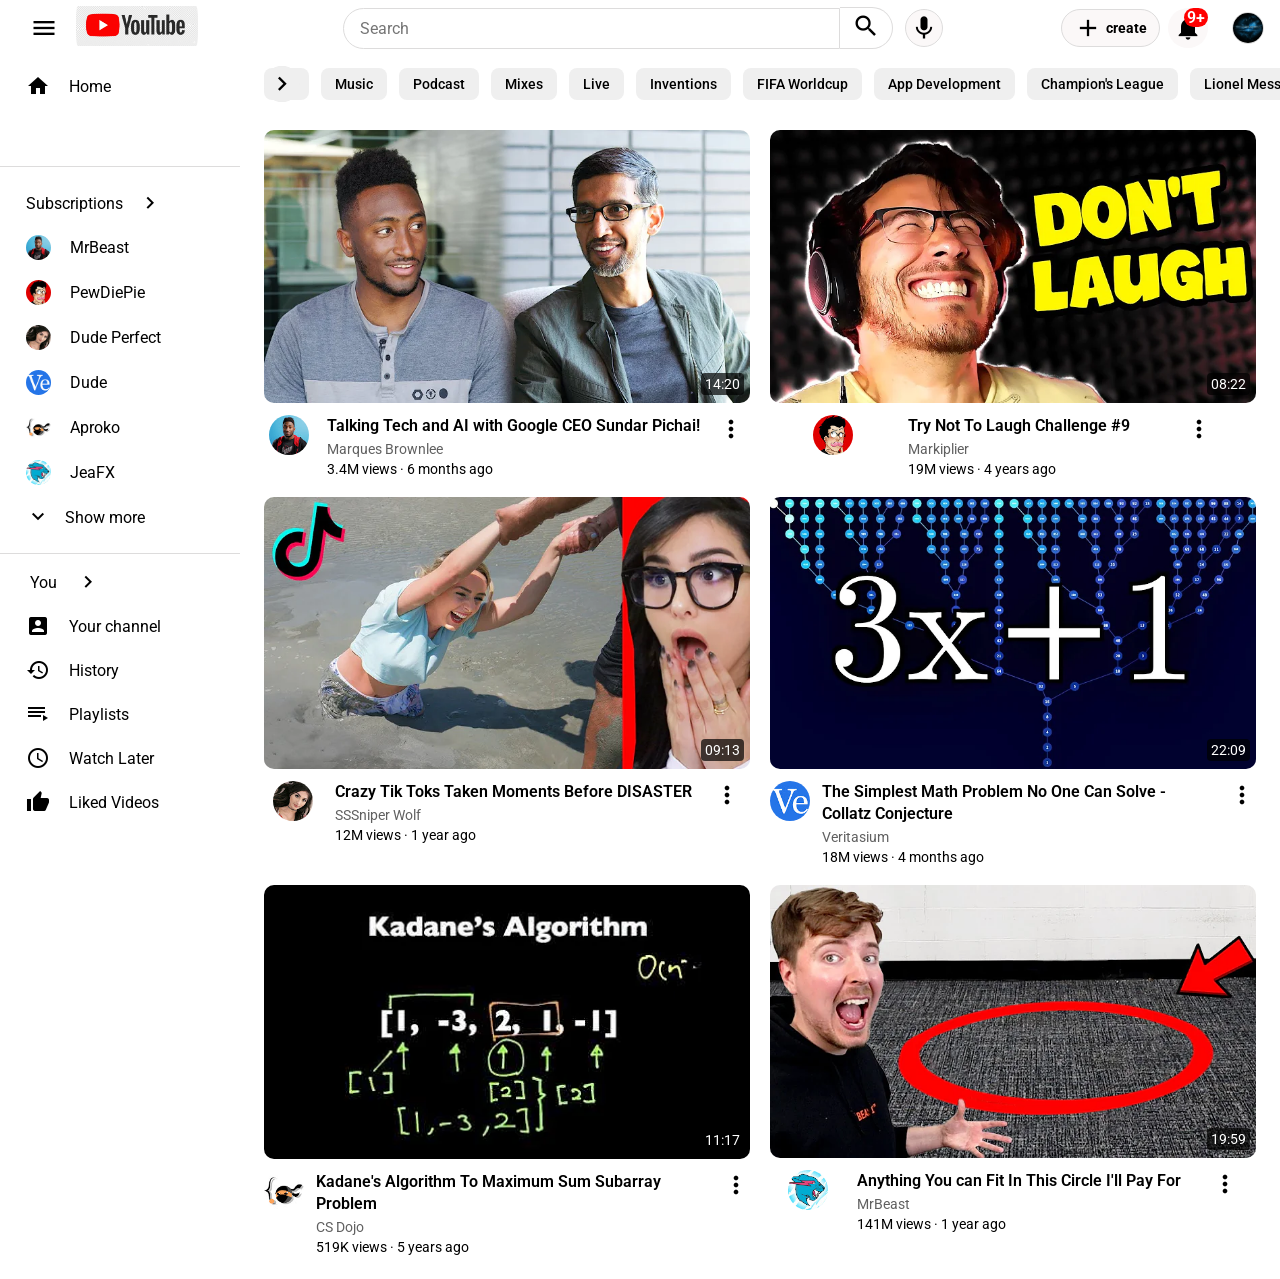
==== commit 6db8cd77: "polished my code" ====
--- a/index.html
+++ b/index.html
@@ -231,223 +231,221 @@
       </aside>
       <!-- main content -->
       <main>
-        <section class="content">
-          <section class="video-tag">
-            <button class="video-tag__arrow video-tag__arrow--left">
-              <i class="material-icons">keyboard_arrow_left</i>
-            </button>
-            <div class="video-tag__wrapper">
-              <nav class="video-tag__container">
-                <button class="video-tag__button">
-                  All
-                </button>
-                <button class="video-tag__button">
-                  Music
-                </button>
-                <button class="video-tag__button">
-                  Podcast
-                </button>
-                <button class="video-tag__button">
-                  Mixes
-                </button>
-                <button class="video-tag__button">
-                  Live
-                </button>
-                <button class="video-tag__button">
-                  Inventions
-                </button>
-                <button class="video-tag__button">
-                  FIFA Worldcup
-                </button>
-                <button class="video-tag__button">
-                  App Development
-                </button>
-                <button class="video-tag__button">
-                  Champion's League
-                </button>
-                <button class="video-tag__button">
-                  Lionel Messi
-                </button>
-                <button class="video-tag__button">
-                  Afro Beats
-                </button>
-                <button class="video-tag__button">
-                  Pop Music
-                </button>
-                <button class="video-tag__button">
-                  Web Development
-                </button>
-                <button class="video-tag__button">
-                  Recently Uploaded
-                </button>
-                <button class="video-tag__button">
-                  Watched
-                </button>
-                <button class="video-tag__button">
-                  New To You
-                </button>
-                <button class="video-tag__button">
-                  History
-                </button>
-              </nav>
-            </div>
-            <button class="video-tag__arrow video-tag__arrow--left">
-              <i class="material-icons">keyboard_arrow_right</i>
-            </button>
-          </section>
-          <section class="video-grid">
-            <article class="video-card">
-              <div class="video-card__thumbnail">
-                <a href="#">
-                  <img loading="lazy" src="src/assets/video-pics/thumbnail-1.webp" alt="video-pic" />
-                </a>
-                <div class="video-card__time">
-                  14:20
+        <section class="video-tag">
+          <button class="video-tag__arrow video-tag__arrow--left">
+            <i class="material-icons">keyboard_arrow_left</i>
+          </button>
+          <div class="video-tag__wrapper">
+            <nav class="video-tag__container">
+              <button class="video-tag__button">
+                All
+              </button>
+              <button class="video-tag__button">
+                Music
+              </button>
+              <button class="video-tag__button">
+                Podcast
+              </button>
+              <button class="video-tag__button">
+                Mixes
+              </button>
+              <button class="video-tag__button">
+                Live
+              </button>
+              <button class="video-tag__button">
+                Inventions
+              </button>
+              <button class="video-tag__button">
+                FIFA Worldcup
+              </button>
+              <button class="video-tag__button">
+                App Development
+              </button>
+              <button class="video-tag__button">
+                Champion's League
+              </button>
+              <button class="video-tag__button">
+                Lionel Messi
+              </button>
+              <button class="video-tag__button">
+                Afro Beats
+              </button>
+              <button class="video-tag__button">
+                Pop Music
+              </button>
+              <button class="video-tag__button">
+                Web Development
+              </button>
+              <button class="video-tag__button">
+                Recently Uploaded
+              </button>
+              <button class="video-tag__button">
+                Watched
+              </button>
+              <button class="video-tag__button">
+                New To You
+              </button>
+              <button class="video-tag__button">
+                History
+              </button>
+            </nav>
+          </div>
+          <button class="video-tag__arrow video-tag__arrow--left">
+            <i class="material-icons">keyboard_arrow_right</i>
+          </button>
+        </section>
+        <section class="video-grid">
+          <article class="video-card">
+            <div class="video-card__thumbnail">
+              <a href="#">
+                <img loading="lazy" src="src/assets/video-pics/thumbnail-1.webp" alt="video-pic" />
+              </a>
+              <div class="video-card__time">
+                14:20
+              </div>
+            </div>
+            <div class="video-card__info">
+              <div class="video-card__avatar">
+                <a href="#">
+                  <img loading="lazy" src="src/assets/channel-pics/channel-1.jpeg" alt="channel-pic" />
+                </a>
+              </div>
+              <div class="video-card__details">
+                <h3 class="video-card__title">Talking Tech and AI with Google CEO Sundar Pichai!
+                </h3>
+                <a class="video-card__author" href="#">Marques Brownlee</a>
+                <p class="video-card__stats">3.4M views &#183; 6 months ago</p>
+              </div>
+              <div class="video-card__menu">
+                <i class="material-icons">more_vert</i>
+              </div>
+            </div>
+          </article>
+          <article class="video-card">
+            <div class="video-card__thumbnail">
+              <a href="#">
+                <img loading="lazy" src="src/assets/video-pics/thumbnail-2.webp" alt="video-pic" />
+              </a>
+              <div class="video-card__time">
+                08:22
+              </div>
+            </div>
+            <div class="video-card__info">
+              <div class="video-card__avatar">
+                <a href="#">
+                  <img loading="lazy" src="src/assets/channel-pics/channel-2.jpeg" alt="channel-pic" />
+                </a>
+              </div>
+              <div class="video-card__details">
+                <h3 class="video-card__title">Try Not To Laugh Challenge #9</h3>
+                <a class="video-card__author" href="#">Markiplier</a>
+                <p class="video-card__stats">19M views &#183; 4 years ago</p>
+              </div>
+              <div class="video-card__menu">
+                <i class="material-icons">more_vert</i>
+              </div>
+            </div>
+          </article>
+          <article class="video-card">
+            <div class="video-card__thumbnail">
+              <a href="#">
+                <img loading="lazy" src="src/assets/video-pics/thumbnail-3.webp" alt="video-pic" />
+              </a>
+              <div class="video-card__time">
+                09:13
+              </div>
+            </div>
+            <div class="video-card__info">
+              <div class="video-card__avatar">
+                <a href="#">
+                  <img loading="lazy" src="src/assets/channel-pics/channel-3.jpeg" alt="channel-pic" />
+                </a>
+              </div>
+              <div class="video-card__details">
+                <h3 class="video-card__title">Crazy Tik Toks Taken Moments Before DISASTER</h3>
+                <a class="video-card__author" href="#">SSSniper Wolf</a>
+                <p class="video-card__stats">12M views &#183; 1 year ago</p>
+              </div>
+              <div class="video-card__menu">
+                <i class="material-icons">more_vert</i>
+              </div>
+            </div>
+          </article>
+          <article class="video-card">
+            <div class="video-card__thumbnail">
+              <a href="#">
+                <img loading="lazy" src="src/assets/video-pics/thumbnail-4.webp" alt="video-pic" />
+              </a>
+              <div class="video-card__time">
+                22:09
+              </div>
+            </div>
+            <div class="video-card__info">
+              <div class="video-card__avatar">
+                <a href="#">
+                  <img loading="lazy" src="src/assets/channel-pics/channel-4.jpeg" alt="channel-pic" />
+                </a>
+              </div>
+              <div class="video-card__details">
+                <h3 class="video-card__title">The Simplest Math Problem No One Can Solve - Collatz Conjecture</h3>
+                <a class="video-card__author" href="#">Veritasium</a>
+                <p class="video-card__stats">18M views &#183; 4 months ago</p>
+              </div>
+              <div class="video-card__menu">
+                <i class="material-icons">more_vert</i>
+              </div>
+            </div>
+          </article>
+          <article class="video-card">
+            <div class="video-card__thumbnail">
+              <a href="#">
+                <img loading="lazy" src="src/assets/video-pics/thumbnail-5.webp" alt="video-pic" />
+              </a>
+              <div class="video-card__time">
+                11:17
+              </div>
+            </div>
+            <div class="video-card__info">
+              <div class="video-card__avatar">
+                <a href="#">
+                  <img loading="lazy" src="src/assets/channel-pics/channel-5.jpeg" alt="channel-pic" />
+                </a>
+              </div>
+              <div class="video-card__details">
+                <h3 class="video-card__title">Kadane's Algorithm To Maximum Sum Subarray Problem</h3>
+                <a class="video-card__author" href="#">CS Dojo</a>
+                <p class="video-card__stats">519K views &#183; 5 years ago</p>
+              </div>
+              <div class="video-card__menu">
+                <i class="material-icons">more_vert</i>
+              </div>
+            </div>
+          </article>
+          <article class="video-card">
+            <div class="video-card__thumbnail">
+              <a href="#">
+                <img loading="lazy" src="src/assets/video-pics/thumbnail-6.webp" alt="video-pic" />
+              </a>
+              <div class="video-card__time">
+                  19:59
                 </div>
-              </div>
-              <div class="video-card__info">
-                <div class="video-card__avatar">
-                  <a href="#">
-                    <img loading="lazy" src="src/assets/channel-pics/channel-1.jpeg" alt="channel-pic" />
-                  </a>
-                </div>
-                <div class="video-card__details">
-                  <h3 class="video-card__title">Talking Tech and AI with Google CEO Sundar Pichai!
-                  </h3>
-                  <a class="video-card__author" href="#">Marques Brownlee</a>
-                  <p class="video-card__stats">3.4M views &#183; 6 months ago</p>
-                </div>
-                <div class="video-card__menu">
-                  <i class="material-icons">more_vert</i>
-                </div>
-              </div>
-            </article>
-            <article class="video-card">
-              <div class="video-card__thumbnail">
-                <a href="#">
-                  <img loading="lazy" src="src/assets/video-pics/thumbnail-2.webp" alt="video-pic" />
-                </a>
-                <div class="video-card__time">
-                  08:22
-                </div>
-              </div>
-              <div class="video-card__info">
-                <div class="video-card__avatar">
-                  <a href="#">
-                    <img loading="lazy" src="src/assets/channel-pics/channel-2.jpeg" alt="channel-pic" />
-                  </a>
-                </div>
-                <div class="video-card__details">
-                  <h3 class="video-card__title">Try Not To Laugh Challenge #9</h3>
-                  <a class="video-card__author" href="#">Markiplier</a>
-                  <p class="video-card__stats">19M views &#183; 4 years ago</p>
-                </div>
-                <div class="video-card__menu">
-                  <i class="material-icons">more_vert</i>
-                </div>
-              </div>
-            </article>
-            <article class="video-card">
-              <div class="video-card__thumbnail">
-                <a href="#">
-                  <img loading="lazy" src="src/assets/video-pics/thumbnail-3.webp" alt="video-pic" />
-                </a>
-                <div class="video-card__time">
-                  09:13
-                </div>
-              </div>
-              <div class="video-card__info">
-                <div class="video-card__avatar">
-                  <a href="#">
-                    <img loading="lazy" src="src/assets/channel-pics/channel-3.jpeg" alt="channel-pic" />
-                  </a>
-                </div>
-                <div class="video-card__details">
-                  <h3 class="video-card__title">Crazy Tik Toks Taken Moments Before DISASTER</h3>
-                  <a class="video-card__author" href="#">SSSniper Wolf</a>
-                  <p class="video-card__stats">12M views &#183; 1 year ago</p>
-                </div>
-                <div class="video-card__menu">
-                  <i class="material-icons">more_vert</i>
-                </div>
-              </div>
-            </article>
-            <article class="video-card">
-              <div class="video-card__thumbnail">
-                <a href="#">
-                  <img loading="lazy" src="src/assets/video-pics/thumbnail-4.webp" alt="video-pic" />
-                </a>
-                <div class="video-card__time">
-                  22:09
-                </div>
-              </div>
-              <div class="video-card__info">
-                <div class="video-card__avatar">
-                  <a href="#">
-                    <img loading="lazy" src="src/assets/channel-pics/channel-4.jpeg" alt="channel-pic" />
-                  </a>
-                </div>
-                <div class="video-card__details">
-                  <h3 class="video-card__title">The Simplest Math Problem No One Can Solve - Collatz Conjecture</h3>
-                  <a class="video-card__author" href="#">Veritasium</a>
-                  <p class="video-card__stats">18M views &#183; 4 months ago</p>
-                </div>
-                <div class="video-card__menu">
-                  <i class="material-icons">more_vert</i>
-                </div>
-              </div>
-            </article>
-            <article class="video-card">
-              <div class="video-card__thumbnail">
-                <a href="#">
-                  <img loading="lazy" src="src/assets/video-pics/thumbnail-5.webp" alt="video-pic" />
-                </a>
-                <div class="video-card__time">
-                  11:17
-                </div>
-              </div>
-              <div class="video-card__info">
-                <div class="video-card__avatar">
-                  <a href="#">
-                    <img loading="lazy" src="src/assets/channel-pics/channel-5.jpeg" alt="channel-pic" />
-                  </a>
-                </div>
-                <div class="video-card__details">
-                  <h3 class="video-card__title">Kadane's Algorithm To Maximum Sum Subarray Problem</h3>
-                  <a class="video-card__author" href="#">CS Dojo</a>
-                  <p class="video-card__stats">519K views &#183; 5 years ago</p>
-                </div>
-                <div class="video-card__menu">
-                  <i class="material-icons">more_vert</i>
-                </div>
-              </div>
-            </article>
-            <article class="video-card">
-              <div class="video-card__thumbnail">
-                <a href="#">
-                  <img loading="lazy" src="src/assets/video-pics/thumbnail-6.webp" alt="video-pic" />
-                </a>
-                <div class="video-card__time">
-                    19:59
-                  </div>
-              </div>
-              <div class="video-card__info">
-                <div class="video-card__avatar">
-                  <a href="#">
-                    <img loading="lazy" src="src/assets/channel-pics/channel-6.jpeg" alt="channel-pic" />
-                  </a>
-                </div>
-                <div class="video-card__details">
-                  <h3 class="video-card__title">Anything You can Fit In This Circle I'll Pay For</h3>
-                  <a class="video-card__author" href="#">MrBeast</a>
-                  <p class="video-card__stats">141M views &#183; 1 year ago</p>
-                </div>
-                <div class="video-card__menu">
-                  <i class="material-icons">more_vert</i>
-                </div>
-              </div>
-            </article>
-          </section>
+            </div>
+            <div class="video-card__info">
+              <div class="video-card__avatar">
+                <a href="#">
+                  <img loading="lazy" src="src/assets/channel-pics/channel-6.jpeg" alt="channel-pic" />
+                </a>
+              </div>
+              <div class="video-card__details">
+                <h3 class="video-card__title">Anything You can Fit In This Circle I'll Pay For</h3>
+                <a class="video-card__author" href="#">MrBeast</a>
+                <p class="video-card__stats">141M views &#183; 1 year ago</p>
+              </div>
+              <div class="video-card__menu">
+                <i class="material-icons">more_vert</i>
+              </div>
+            </div>
+          </article>
         </section>
       </main>
     </div>
--- a/css/header.css
+++ b/css/header.css
@@ -277,7 +277,7 @@
   }
 
   .header__left {
-    margin-left: -5px;
+    margin-left: -10px;
   }
 
   .profile-button {
--- a/css/sidebar.css
+++ b/css/sidebar.css
@@ -154,18 +154,6 @@
 /* ==========================================
    RESPONSIVE
 ========================================== */
-@media (max-width: 768px) {
-  aside {
-    display: none;
-  }
-
-  main {
-    margin-left: 0;
-  }
-
-}
-
-
 
 @media (max-width:1200px){
 
@@ -176,6 +164,11 @@
 
     main{
         margin-left:72px;
+    }
+
+    .video-tag{
+      left: 72px;
+      width: calc(100% - 72px);
     }
 
     .sidebar__link{
@@ -206,4 +199,15 @@
       display: none;
     }
 
+}
+
+@media (max-width: 768px) {
+  aside {
+    display: none;
+  }
+
+  main {
+    margin-left: 0;
+  }
+
 }
--- a/css/video-tag.css
+++ b/css/video-tag.css
@@ -1,14 +1,16 @@
 .video-tag {
-  display: flex;
+  display: block;
   align-items: center;
   position: fixed;
   width: 100%;
   background-color: rgb(255, 255, 255);
   top: var(--header-height);
+  left: auto;
   z-index: 99;
 }
 
 .video-tag__wrapper{
+  position: relative;
   flex:1;
   overflow:hidden;
 }
@@ -23,9 +25,9 @@
   border: none;
   overflow-x:auto;
   scroll-behavior: smooth;
-  scrollbar-width:none;
   white-space: nowrap;
   padding: 12px 0px;
+  
 }
 
 .video-tag__button {
@@ -41,20 +43,36 @@
 }
 
 .video-tag__arrow{
+  position: absolute;
   width:36px;
   height:36px;
+  top: 50%;
+  transform: translateY(-50%);
   border-radius:50%;
   display:flex;
   justify-content:center;
   align-items:center;
   border: none;
+  z-index: 5;
+}
 
+.video-tag__arrow--right {
+  right: 0;
+}
+
+.video-tag__arrow--left {
+  left: 0;
 }
 
 .video-tag__arrow:hover {
   background-color: rgb(212, 203, 203);
   transition: 0.1s ease;
-  background:linear-gradient(90deg, 0, 0, 0)
+  background:
+  linear-gradient(
+  90deg,
+  rgba(255,255,255,0),
+  rgb(191, 183, 183)
+  );
 }
 
 .video-tag__button.active{
--- a/css/video-grid.css
+++ b/css/video-grid.css
@@ -1,6 +1,6 @@
 .video-grid {
   display: grid;
-  grid-template-columns: repeat(auto-fit, minmax(300px, 1fr));
+  grid-template-columns: repeat(auto-fill, minmax(320px, 1fr));
   gap: 20px;
   margin-top: 50px;
   
@@ -78,7 +78,7 @@
   bottom: 8px;
   padding: 3px 4px;
   border-radius: 4px;
-  font-family: 'roboto', Arial, sans-serif;
+  font-family: inherit;
   font-size: 14px;
   font-weight: 400;
 }
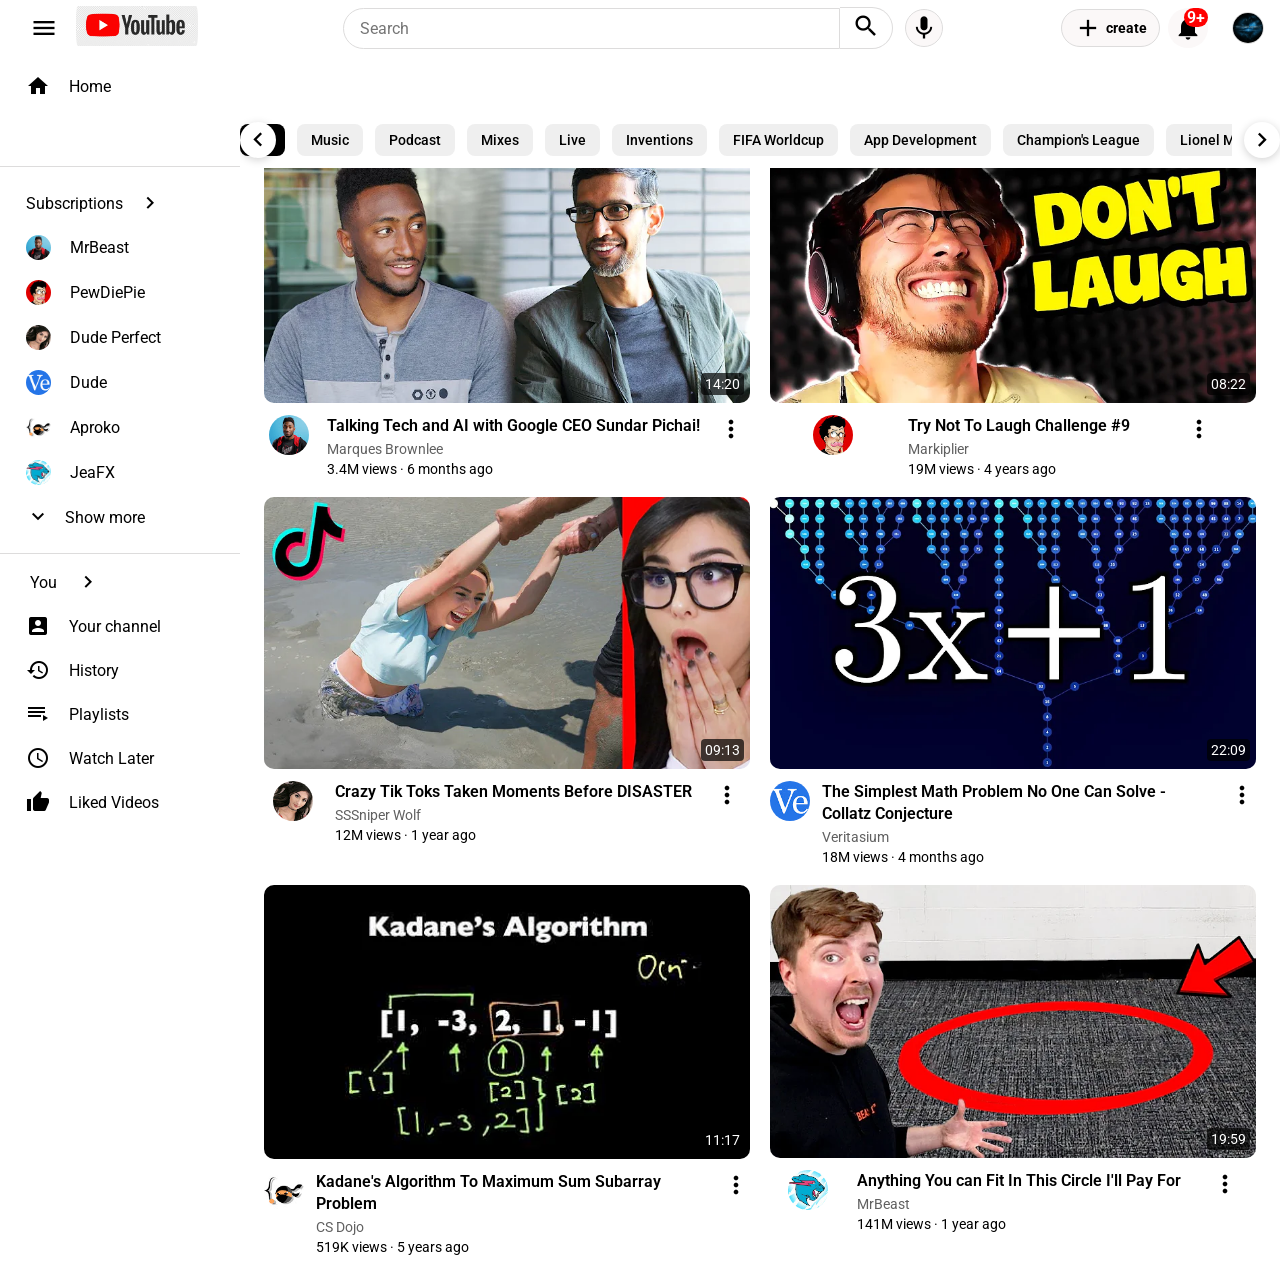
==== commit 0a9c18af: "sterted adding javascript for sidebar toggle" ====
--- a/index.html
+++ b/index.html
@@ -18,7 +18,10 @@
           <i class="material-icons">menu</i>
         </button>
         <a href="#home" class="logo"
-          ><img loading="lazy" src="src/icons/youtube-image.png" alt="Youtube-clonelogo"
+          ><img
+            loading="lazy"
+            src="src/icons/youtube-image.png"
+            alt="Youtube-clonelogo"
         /></a>
       </div>
       <div class="header__center">
@@ -30,7 +33,11 @@
             aria-label="search videos"
           />
           <div class="header__search-container">
-            <button type="submit" class="header__search-button" aria-label="Search">
+            <button
+              type="submit"
+              class="header__search-button"
+              aria-label="Search"
+            >
               <i class="material-icons">search</i>
             </button>
             <div class="tool-tip">search</div>
@@ -50,13 +57,17 @@
         </button>
         <div class="notification__container">
           <button class="notification__button" aria-label="Notifications">
-          <i class="material-icons">notifications</i>
-          <div class="notification__count">9+</div>
-        </button>
+            <i class="material-icons">notifications</i>
+            <div class="notification__count">9+</div>
+          </button>
           <div class="tool-tip">notifications</div>
         </div>
         <button class="profile-button" aria-label="Profile">
-          <img loading="lazy" src="src/assets/channel-pics/profile.jpeg" alt="profile-img"/>
+          <img
+            loading="lazy"
+            src="src/assets/channel-pics/profile.jpeg"
+            alt="profile-img"
+          />
         </button>
       </div>
     </header>
@@ -85,26 +96,50 @@
                 <i class="material-icons">keyboard_arrow_right</i>
               </a>
               <a href="#" class="sidebar__link active">
-                <img loading="lazy" src="src/assets/channel-pics/channel-1.jpeg" alt="MrBeast">
+                <img
+                  loading="lazy"
+                  src="src/assets/channel-pics/channel-1.jpeg"
+                  alt="MrBeast"
+                />
                 <span>MrBeast</span>
               </a>
               <a href="#" class="sidebar__link active">
-                <img loading="lazy" src="src/assets/channel-pics/channel-2.jpeg" alt="PewDiePie">
+                <img
+                  loading="lazy"
+                  src="src/assets/channel-pics/channel-2.jpeg"
+                  alt="PewDiePie"
+                />
                 <span>PewDiePie</span>
               </a>
               <a href="#" class="sidebar__link active">
-                <img loading="lazy" src="src/assets/channel-pics/channel-3.jpeg" alt="Dude Perfect">
+                <img
+                  loading="lazy"
+                  src="src/assets/channel-pics/channel-3.jpeg"
+                  alt="Dude Perfect"
+                />
                 <span>Dude Perfect</span>
               </a>
               <a href="#" class="sidebar__link active">
-                <img loading="lazy" src="src/assets/channel-pics/channel-4.jpeg" alt="Dude">
+                <img
+                  loading="lazy"
+                  src="src/assets/channel-pics/channel-4.jpeg"
+                  alt="Dude"
+                />
                 <span>Dude</span>
               </a>
               <a href="#" class="sidebar__link active">
-                <img loading="lazy" src="src/assets/channel-pics/channel-5.jpeg" alt="Aproko"><span>Aproko</span>
-              </a>
-              <a href="#" class="sidebar__link active">
-                <img loading="lazy" src="src/assets/channel-pics/channel-6.jpeg" alt="JeaFX"><span>JeaFX</span>
+                <img
+                  loading="lazy"
+                  src="src/assets/channel-pics/channel-5.jpeg"
+                  alt="Aproko"
+                /><span>Aproko</span>
+              </a>
+              <a href="#" class="sidebar__link active">
+                <img
+                  loading="lazy"
+                  src="src/assets/channel-pics/channel-6.jpeg"
+                  alt="JeaFX"
+                /><span>JeaFX</span>
               </a>
               <a href="#" class="sidebar__link active">
                 <i class="material-icons">keyboard_arrow_down</i>
@@ -177,7 +212,8 @@
             <section>
               <h3 class="sidebar-text">More From YouTube</h3>
               <a href="#" class="sidebar__link active">
-              <i class="material-icons">diamond</i><span>Youtube Premium</span>
+                <i class="material-icons">diamond</i
+                ><span>Youtube Premium</span>
               </a>
               <a href="#" class="sidebar__link active">
                 <i class="material-icons">album</i><span>Youtube Music</span>
@@ -215,7 +251,7 @@
                 <a href="#" class="sidebar-footer__link">Policy & Safety</a>
               </section>
               <section class="sidebar-footer__container">
-                <a  href="#"  class="sidebar-footer__link">How Youtube works</a>
+                <a href="#" class="sidebar-footer__link">How Youtube works</a>
               </section>
               <section class="sidebar-footer__container">
                 <a href="#" class="sidebar-footer__link">Test new features</a>
@@ -232,86 +268,61 @@
       <!-- main content -->
       <main>
         <section class="video-tag">
-          <button class="video-tag__arrow video-tag__arrow--left">
-            <i class="material-icons">keyboard_arrow_left</i>
-          </button>
+          <!-- video category -->
           <div class="video-tag__wrapper">
+            <button class="video-tag__arrow video-tag__arrow--left">
+              <i class="material-icons">keyboard_arrow_left</i>
+            </button>
             <nav class="video-tag__container">
-              <button class="video-tag__button">
-                All
-              </button>
-              <button class="video-tag__button">
-                Music
-              </button>
-              <button class="video-tag__button">
-                Podcast
-              </button>
-              <button class="video-tag__button">
-                Mixes
-              </button>
-              <button class="video-tag__button">
-                Live
-              </button>
-              <button class="video-tag__button">
-                Inventions
-              </button>
-              <button class="video-tag__button">
-                FIFA Worldcup
-              </button>
-              <button class="video-tag__button">
-                App Development
-              </button>
-              <button class="video-tag__button">
-                Champion's League
-              </button>
-              <button class="video-tag__button">
-                Lionel Messi
-              </button>
-              <button class="video-tag__button">
-                Afro Beats
-              </button>
-              <button class="video-tag__button">
-                Pop Music
-              </button>
-              <button class="video-tag__button">
-                Web Development
-              </button>
-              <button class="video-tag__button">
-                Recently Uploaded
-              </button>
-              <button class="video-tag__button">
-                Watched
-              </button>
-              <button class="video-tag__button">
-                New To You
-              </button>
-              <button class="video-tag__button">
-                History
-              </button>
+              <button class="video-tag__button active">All</button>
+              <button class="video-tag__button">Music</button>
+              <button class="video-tag__button">Podcast</button>
+              <button class="video-tag__button">Mixes</button>
+              <button class="video-tag__button">Live</button>
+              <button class="video-tag__button">Inventions</button>
+              <button class="video-tag__button">FIFA Worldcup</button>
+              <button class="video-tag__button">App Development</button>
+              <button class="video-tag__button">Champion's League</button>
+              <button class="video-tag__button">Lionel Messi</button>
+              <button class="video-tag__button">Afro Beats</button>
+              <button class="video-tag__button">Pop Music</button>
+              <button class="video-tag__button">Web Development</button>
+              <button class="video-tag__button">Recently Uploaded</button>
+              <button class="video-tag__button">Watched</button>
+              <button class="video-tag__button">New To You</button>
+              <button class="video-tag__button">History</button>
             </nav>
+            <button class="video-tag__arrow video-tag__arrow--right">
+              <i class="material-icons">keyboard_arrow_right</i>
+            </button>
           </div>
-          <button class="video-tag__arrow video-tag__arrow--left">
-            <i class="material-icons">keyboard_arrow_right</i>
-          </button>
         </section>
+        <!-- video grid -->
         <section class="video-grid">
           <article class="video-card">
             <div class="video-card__thumbnail">
               <a href="#">
-                <img loading="lazy" src="src/assets/video-pics/thumbnail-1.webp" alt="video-pic" />
-              </a>
-              <div class="video-card__time">
-                14:20
-              </div>
+                <img
+                  loading="lazy"
+                  src="src/assets/video-pics/thumbnail-1.webp"
+                  alt="video-pic"
+                />
+              </a>
+              <div class="video-card__time">14:20</div>
             </div>
             <div class="video-card__info">
               <div class="video-card__avatar">
                 <a href="#">
-                  <img loading="lazy" src="src/assets/channel-pics/channel-1.jpeg" alt="channel-pic" />
+                  <img
+                    loading="lazy"
+                    src="src/assets/channel-pics/channel-1.jpeg"
+                    alt="channel-pic"
+                  />
                 </a>
               </div>
               <div class="video-card__details">
-                <h3 class="video-card__title">Talking Tech and AI with Google CEO Sundar Pichai!
+                <h3 class="video-card__title">
+                  Talking Tech and AI with Google CEO Sundar Pichai!
                 </h3>
                 <a class="video-card__author" href="#">Marques Brownlee</a>
                 <p class="video-card__stats">3.4M views &#183; 6 months ago</p>
@@ -324,16 +335,22 @@
           <article class="video-card">
             <div class="video-card__thumbnail">
               <a href="#">
-                <img loading="lazy" src="src/assets/video-pics/thumbnail-2.webp" alt="video-pic" />
-              </a>
-              <div class="video-card__time">
-                08:22
-              </div>
+                <img
+                  loading="lazy"
+                  src="src/assets/video-pics/thumbnail-2.webp"
+                  alt="video-pic"
+                />
+              </a>
+              <div class="video-card__time">08:22</div>
             </div>
             <div class="video-card__info">
               <div class="video-card__avatar">
                 <a href="#">
-                  <img loading="lazy" src="src/assets/channel-pics/channel-2.jpeg" alt="channel-pic" />
+                  <img
+                    loading="lazy"
+                    src="src/assets/channel-pics/channel-2.jpeg"
+                    alt="channel-pic"
+                  />
                 </a>
               </div>
               <div class="video-card__details">
@@ -349,20 +366,28 @@
           <article class="video-card">
             <div class="video-card__thumbnail">
               <a href="#">
-                <img loading="lazy" src="src/assets/video-pics/thumbnail-3.webp" alt="video-pic" />
-              </a>
-              <div class="video-card__time">
-                09:13
-              </div>
+                <img
+                  loading="lazy"
+                  src="src/assets/video-pics/thumbnail-3.webp"
+                  alt="video-pic"
+                />
+              </a>
+              <div class="video-card__time">09:13</div>
             </div>
             <div class="video-card__info">
               <div class="video-card__avatar">
                 <a href="#">
-                  <img loading="lazy" src="src/assets/channel-pics/channel-3.jpeg" alt="channel-pic" />
+                  <img
+                    loading="lazy"
+                    src="src/assets/channel-pics/channel-3.jpeg"
+                    alt="channel-pic"
+                  />
                 </a>
               </div>
               <div class="video-card__details">
-                <h3 class="video-card__title">Crazy Tik Toks Taken Moments Before DISASTER</h3>
+                <h3 class="video-card__title">
+                  Crazy Tik Toks Taken Moments Before DISASTER
+                </h3>
                 <a class="video-card__author" href="#">SSSniper Wolf</a>
                 <p class="video-card__stats">12M views &#183; 1 year ago</p>
               </div>
@@ -374,20 +399,29 @@
           <article class="video-card">
             <div class="video-card__thumbnail">
               <a href="#">
-                <img loading="lazy" src="src/assets/video-pics/thumbnail-4.webp" alt="video-pic" />
-              </a>
-              <div class="video-card__time">
-                22:09
-              </div>
+                <img
+                  loading="lazy"
+                  src="src/assets/video-pics/thumbnail-4.webp"
+                  alt="video-pic"
+                />
+              </a>
+              <div class="video-card__time">22:09</div>
             </div>
             <div class="video-card__info">
               <div class="video-card__avatar">
                 <a href="#">
-                  <img loading="lazy" src="src/assets/channel-pics/channel-4.jpeg" alt="channel-pic" />
+                  <img
+                    loading="lazy"
+                    src="src/assets/channel-pics/channel-4.jpeg"
+                    alt="channel-pic"
+                  />
                 </a>
               </div>
               <div class="video-card__details">
-                <h3 class="video-card__title">The Simplest Math Problem No One Can Solve - Collatz Conjecture</h3>
+                <h3 class="video-card__title">
+                  The Simplest Math Problem No One Can Solve - Collatz
+                  Conjecture
+                </h3>
                 <a class="video-card__author" href="#">Veritasium</a>
                 <p class="video-card__stats">18M views &#183; 4 months ago</p>
               </div>
@@ -399,20 +433,28 @@
           <article class="video-card">
             <div class="video-card__thumbnail">
               <a href="#">
-                <img loading="lazy" src="src/assets/video-pics/thumbnail-5.webp" alt="video-pic" />
-              </a>
-              <div class="video-card__time">
-                11:17
-              </div>
+                <img
+                  loading="lazy"
+                  src="src/assets/video-pics/thumbnail-5.webp"
+                  alt="video-pic"
+                />
+              </a>
+              <div class="video-card__time">11:17</div>
             </div>
             <div class="video-card__info">
               <div class="video-card__avatar">
                 <a href="#">
-                  <img loading="lazy" src="src/assets/channel-pics/channel-5.jpeg" alt="channel-pic" />
+                  <img
+                    loading="lazy"
+                    src="src/assets/channel-pics/channel-5.jpeg"
+                    alt="channel-pic"
+                  />
                 </a>
               </div>
               <div class="video-card__details">
-                <h3 class="video-card__title">Kadane's Algorithm To Maximum Sum Subarray Problem</h3>
+                <h3 class="video-card__title">
+                  Kadane's Algorithm To Maximum Sum Subarray Problem
+                </h3>
                 <a class="video-card__author" href="#">CS Dojo</a>
                 <p class="video-card__stats">519K views &#183; 5 years ago</p>
               </div>
@@ -424,20 +466,28 @@
           <article class="video-card">
             <div class="video-card__thumbnail">
               <a href="#">
-                <img loading="lazy" src="src/assets/video-pics/thumbnail-6.webp" alt="video-pic" />
-              </a>
-              <div class="video-card__time">
-                  19:59
-                </div>
+                <img
+                  loading="lazy"
+                  src="src/assets/video-pics/thumbnail-6.webp"
+                  alt="video-pic"
+                />
+              </a>
+              <div class="video-card__time">19:59</div>
             </div>
             <div class="video-card__info">
               <div class="video-card__avatar">
                 <a href="#">
-                  <img loading="lazy" src="src/assets/channel-pics/channel-6.jpeg" alt="channel-pic" />
+                  <img
+                    loading="lazy"
+                    src="src/assets/channel-pics/channel-6.jpeg"
+                    alt="channel-pic"
+                  />
                 </a>
               </div>
               <div class="video-card__details">
-                <h3 class="video-card__title">Anything You can Fit In This Circle I'll Pay For</h3>
+                <h3 class="video-card__title">
+                  Anything You can Fit In This Circle I'll Pay For
+                </h3>
                 <a class="video-card__author" href="#">MrBeast</a>
                 <p class="video-card__stats">141M views &#183; 1 year ago</p>
               </div>
@@ -449,5 +499,7 @@
         </section>
       </main>
     </div>
+
+    <script src="main.js" type="module"></script>
   </body>
 </html>
--- a/global.css
+++ b/global.css
@@ -97,6 +97,10 @@
     margin-left: var(--sidebar-width);
 
     padding: 24px;
+    container-type: inline-size;
+
+    transition: margin-left .25s ease;
+    
 }
 
 
--- a/css/sidebar.css
+++ b/css/sidebar.css
@@ -14,6 +14,52 @@
   background-color: var(--primary-color);
   overflow-y: auto;
   z-index: 99;
+  transition: width 0.25s ease;
+}
+
+aside.collapsed {
+  aside {
+    width: 72px;
+    height: 100vh;
+    background: red;
+  }
+
+  main {
+    margin-left: 72px;
+  }
+
+  .video-tag {
+    left: 72px;
+    width: calc(100% - 72px);
+  }
+
+  .sidebar__link {
+    flex-direction: column;
+    justify-content: center;
+    align-items: center;
+    gap: 4px;
+    margin: 0;
+    padding: 14px 0;
+    border-radius: 10px;
+  }
+
+  .sidebar__link span {
+    display: block;
+    font-size: 10px;
+  }
+
+  .sidebar-text,
+  .sidebar-footer,
+  .sidebar__divider {
+    display: none;
+  }
+
+  .sidebar__nav,
+  .sidebar__divider,
+  .sidebar__middle-section,
+  .sidebar__bottom-section {
+    display: none;
+  }
 }
 
 aside::-webkit-scrollbar {
@@ -26,11 +72,11 @@
 }
 
 aside::-webkit-scrollbar-track {
-   background: #ffffff; 
+  background: #ffffff;
 }
 
 aside::-webkit-scrollbar-thumb {
-  background: #888; 
+  background: #888;
   border-radius: 4px;
 }
 
@@ -78,8 +124,8 @@
   color: inherit;
 
   transition:
-  background-color var(--transition-speed),
-  color var(--transition-speed);
+    background-color var(--transition-speed),
+    color var(--transition-speed);
 }
 
 .sidebar__link i {
@@ -155,50 +201,48 @@
    RESPONSIVE
 ========================================== */
 
-@media (max-width:1200px){
-
-    aside{
-        width:72px;
-        height: 100vh;
-    }
-
-    main{
-        margin-left:72px;
-    }
-
-    .video-tag{
-      left: 72px;
-      width: calc(100% - 72px);
-    }
-
-    .sidebar__link{
-        flex-direction:column;
-        justify-content:center;
-        align-items:center;
-        gap:4px;
-        margin:0;
-        padding:14px 0;
-        border-radius:10px;
-    }
-
-    .sidebar__link span{
-        display:block;
-        font-size:10px;
-    }
-
-    .sidebar-text,
-    .sidebar-footer,
-    .sidebar__divider{
-        display:none;
-    }
-
-    .sidebar__nav,
-    .sidebar__divider,
-    .sidebar__middle-section,
-    .sidebar__bottom-section {
-      display: none;
-    }
-
+@media (max-width: 1200px) {
+  aside {
+    width: 72px;
+    height: 100vh;
+  }
+
+  main {
+    margin-left: 72px;
+  }
+
+  .video-tag {
+    left: 72px;
+    width: calc(100% - 72px);
+  }
+
+  .sidebar__link {
+    flex-direction: column;
+    justify-content: center;
+    align-items: center;
+    gap: 4px;
+    margin: 0;
+    padding: 14px 0;
+    border-radius: 10px;
+  }
+
+  .sidebar__link span {
+    display: block;
+    font-size: 10px;
+  }
+
+  .sidebar-text,
+  .sidebar-footer,
+  .sidebar__divider {
+    display: none;
+  }
+
+  .sidebar__nav,
+  .sidebar__divider,
+  .sidebar__middle-section,
+  .sidebar__bottom-section {
+    display: none;
+  }
 }
 
 @media (max-width: 768px) {
@@ -209,5 +253,4 @@
   main {
     margin-left: 0;
   }
-
-}+}
--- a/css/video-tag.css
+++ b/css/video-tag.css
@@ -1,5 +1,5 @@
 .video-tag {
-  display: block;
+  display: flex;
   align-items: center;
   position: fixed;
   width: 100%;
@@ -11,8 +11,10 @@
 
 .video-tag__wrapper{
   position: relative;
-  flex:1;
-  overflow:hidden;
+  flex: 1;
+  overflow: hidden;
+  display: flex;
+  align-items: center;
 }
 
 .video-tag__container {
@@ -20,14 +22,14 @@
   justify-content: flex-start;
   align-items: center;   
   position: relative;        
-  width: 100%;
+  width: 100cqw;
   gap: 12px;
   border: none;
-  overflow-x:auto;
+  overflow-x: auto;
   scroll-behavior: smooth;
   white-space: nowrap;
   padding: 12px 0px;
-  
+  scrollbar-width: none;
 }
 
 .video-tag__button {
@@ -54,13 +56,19 @@
   align-items:center;
   border: none;
   z-index: 5;
+  background-color: white;
+  box-shadow: 0 2px 8px rgba(0, 0, 0, 0.18);
+  cursor: pointer;
+  transition: opacity 0.2s ease, visibility 0.2s ease;
 }
 
 .video-tag__arrow--right {
+  position: absolute;
   right: 0;
 }
 
 .video-tag__arrow--left {
+  position: absolute;
   left: 0;
 }
 
@@ -79,8 +87,3 @@
   background:black;
   color:white;
 }
-
-.video-tag__container::-webkit-scrollbar {
-    display: none;
-  
-}
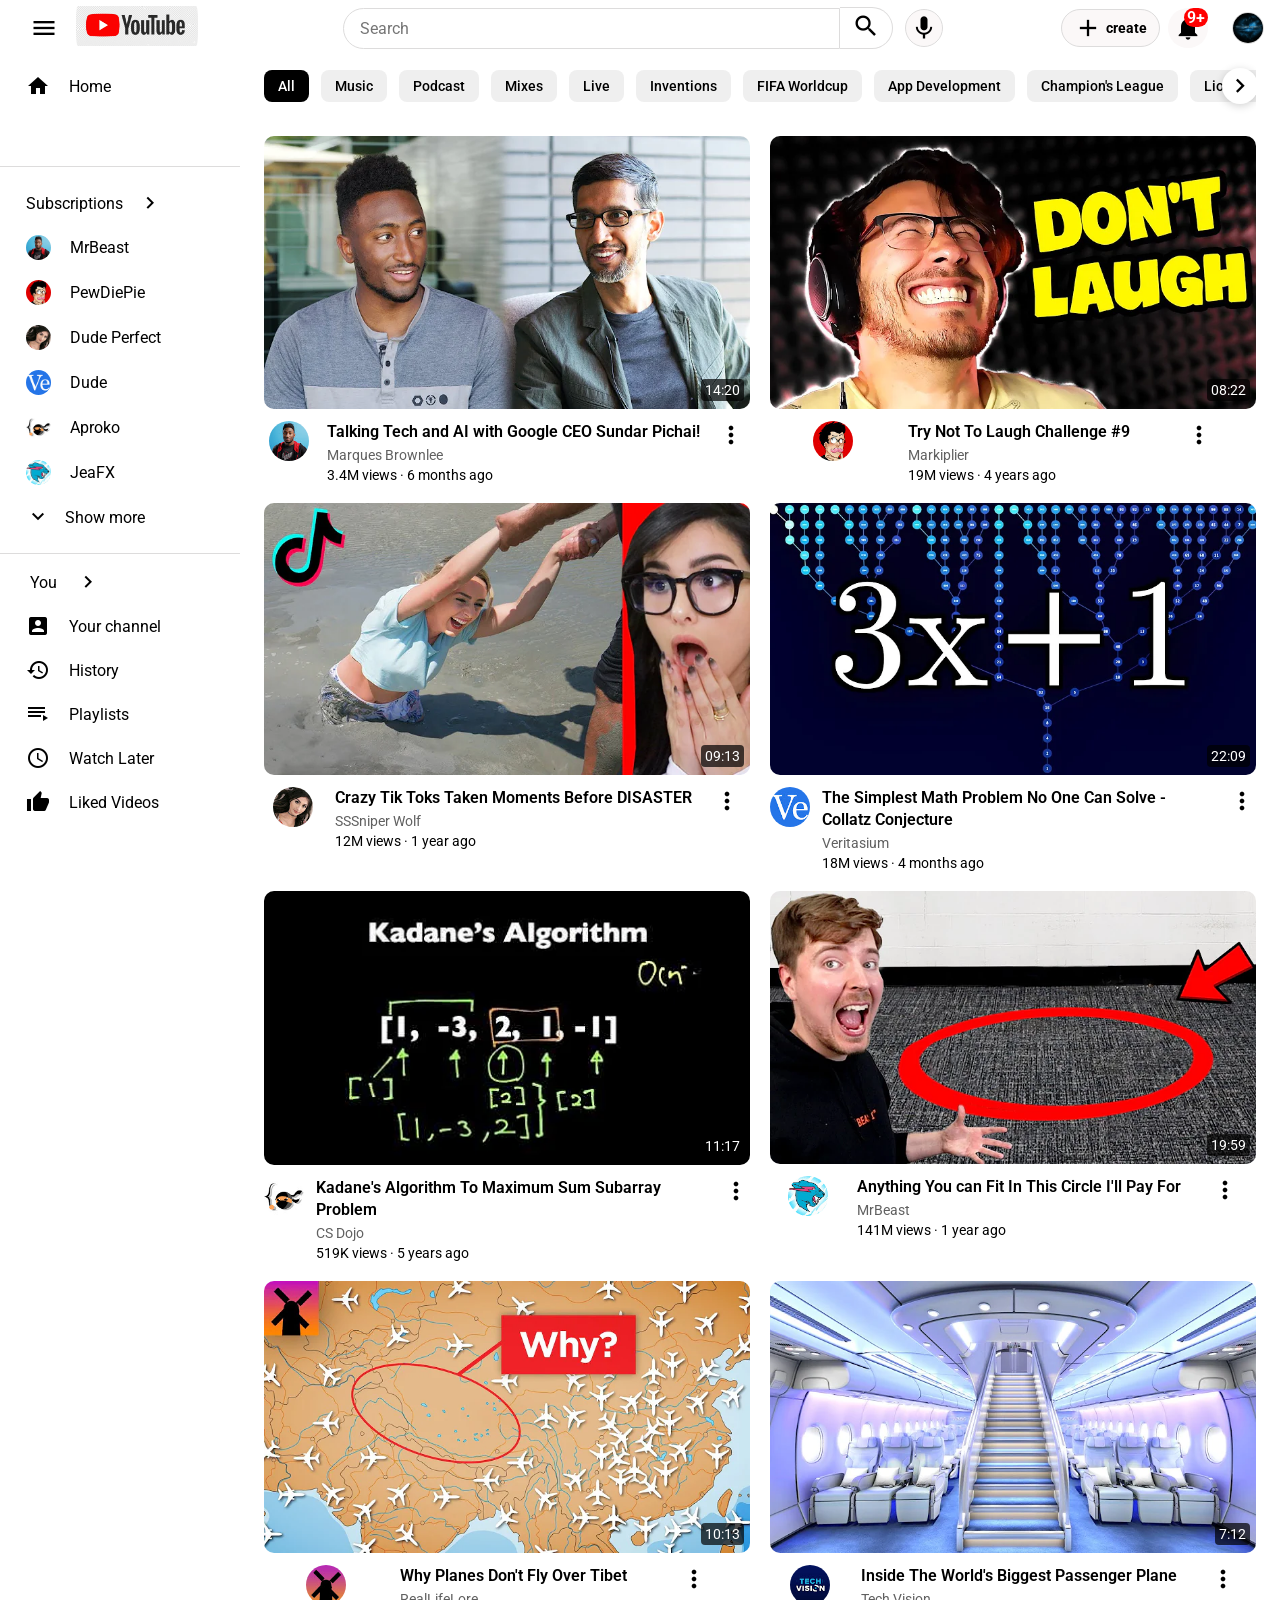
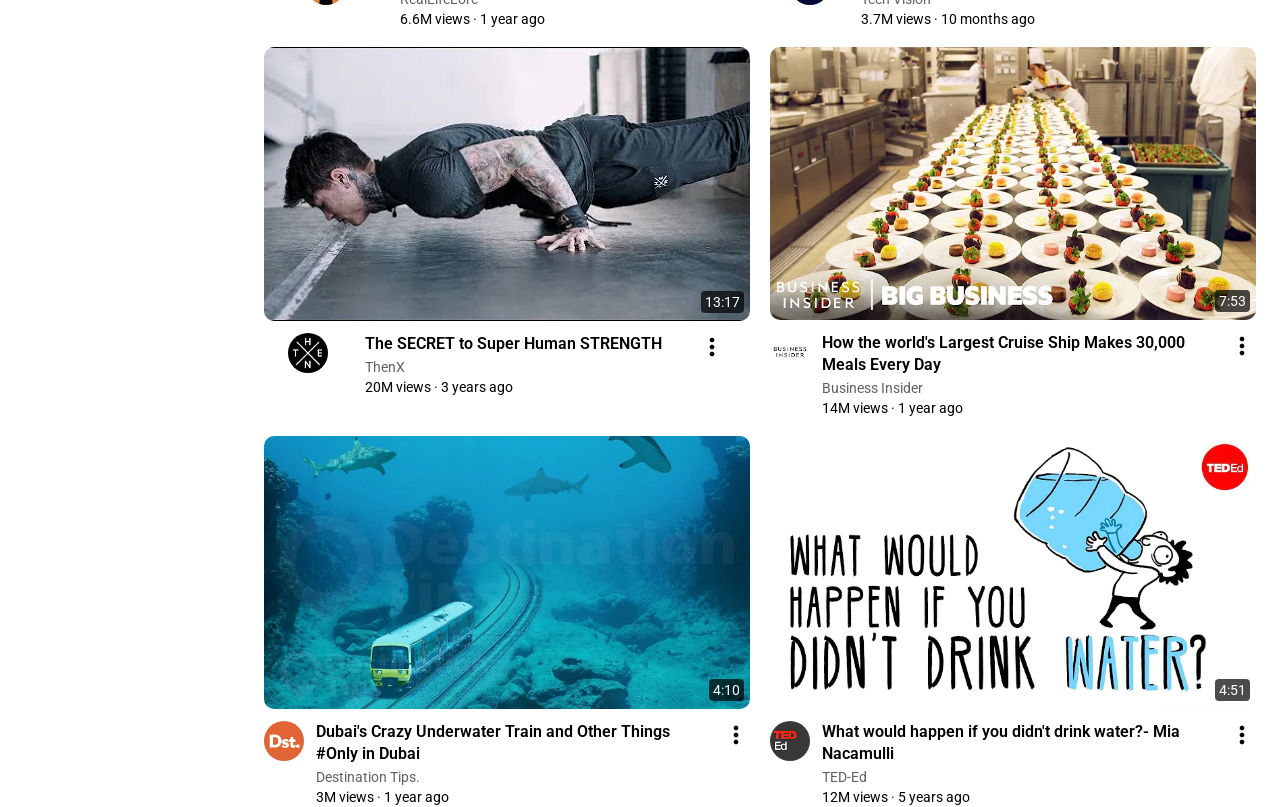
==== commit 78832616: "finished my HTML/CSS-youtube-clone" ====
--- a/index.html
+++ b/index.html
@@ -496,6 +496,204 @@
               </div>
             </div>
           </article>
+          <article class="video-card">
+            <div class="video-card__thumbnail">
+              <a href="#">
+                <img
+                  loading="lazy"
+                  src="src/assets/video-pics/thumbnail-7.webp"
+                  alt="video-pic"
+                />
+              </a>
+              <div class="video-card__time">10:13</div>
+            </div>
+            <div class="video-card__info">
+              <div class="video-card__avatar">
+                <a href="#">
+                  <img
+                    loading="lazy"
+                    src="src/assets/channel-pics/channel-7.jpeg"
+                    alt="channel-pic"
+                  />
+                </a>
+              </div>
+              <div class="video-card__details">
+                <h3 class="video-card__title">
+                  Why Planes Don't Fly Over Tibet
+                </h3>
+                <a class="video-card__author" href="#">RealLifeLore</a>
+                <p class="video-card__stats">6.6M views &#183; 1 year ago</p>
+              </div>
+              <div class="video-card__menu">
+                <i class="material-icons">more_vert</i>
+              </div>
+            </div>
+          </article>
+          <article class="video-card">
+            <div class="video-card__thumbnail">
+              <a href="#">
+                <img
+                  loading="lazy"
+                  src="src/assets/video-pics/thumbnail-8.webp"
+                  alt="video-pic"
+                />
+              </a>
+              <div class="video-card__time">7:12</div>
+            </div>
+            <div class="video-card__info">
+              <div class="video-card__avatar">
+                <a href="#">
+                  <img
+                    loading="lazy"
+                    src="src/assets/channel-pics/channel-8.jpeg"
+                    alt="channel-pic"
+                  />
+                </a>
+              </div>
+              <div class="video-card__details">
+                <h3 class="video-card__title">
+                  Inside The World's Biggest Passenger Plane
+                </h3>
+                <a class="video-card__author" href="#">Tech Vision</a>
+                <p class="video-card__stats">3.7M views &#183; 10 months ago</p>
+              </div>
+              <div class="video-card__menu">
+                <i class="material-icons">more_vert</i>
+              </div>
+            </div>
+          </article>
+          <article class="video-card">
+            <div class="video-card__thumbnail">
+              <a href="#">
+                <img
+                  loading="lazy"
+                  src="src/assets/video-pics/thumbnail-9.webp"
+                  alt="video-pic"
+                />
+              </a>
+              <div class="video-card__time">13:17</div>
+            </div>
+            <div class="video-card__info">
+              <div class="video-card__avatar">
+                <a href="#">
+                  <img
+                    loading="lazy"
+                    src="src/assets/channel-pics/channel-9.jpeg"
+                    alt="channel-pic"
+                  />
+                </a>
+              </div>
+              <div class="video-card__details">
+                <h3 class="video-card__title">
+                  The SECRET to Super Human STRENGTH
+                </h3>
+                <a class="video-card__author" href="#">ThenX</a>
+                <p class="video-card__stats">20M views &#183; 3 years ago</p>
+              </div>
+              <div class="video-card__menu">
+                <i class="material-icons">more_vert</i>
+              </div>
+            </div>
+          </article>
+          <article class="video-card">
+            <div class="video-card__thumbnail">
+              <a href="#">
+                <img
+                  loading="lazy"
+                  src="src/assets/video-pics/thumbnail-10.webp"
+                  alt="video-pic"
+                />
+              </a>
+              <div class="video-card__time">7:53</div>
+            </div>
+            <div class="video-card__info">
+              <div class="video-card__avatar">
+                <a href="#">
+                  <img
+                    loading="lazy"
+                    src="src/assets/channel-pics/channel-10.jpeg"
+                    alt="channel-pic"
+                  />
+                </a>
+              </div>
+              <div class="video-card__details">
+                <h3 class="video-card__title">
+                  How the world's Largest Cruise Ship Makes 30,000 Meals Every Day
+                </h3>
+                <a class="video-card__author" href="#">Business Insider</a>
+                <p class="video-card__stats">14M views &#183; 1 year ago</p>
+              </div>
+              <div class="video-card__menu">
+                <i class="material-icons">more_vert</i>
+              </div>
+            </div>
+          </article>
+          <article class="video-card">
+            <div class="video-card__thumbnail">
+              <a href="#">
+                <img
+                  loading="lazy"
+                  src="src/assets/video-pics/thumbnail-11.webp"
+                  alt="video-pic"
+                />
+              </a>
+              <div class="video-card__time">4:10</div>
+            </div>
+            <div class="video-card__info">
+              <div class="video-card__avatar">
+                <a href="#">
+                  <img
+                    loading="lazy"
+                    src="src/assets/channel-pics/channel-11.jpeg"
+                    alt="channel-pic"
+                  />
+                </a>
+              </div>
+              <div class="video-card__details">
+                <h3 class="video-card__title">
+                  Dubai's Crazy Underwater Train and Other Things #Only in Dubai 
+                </h3>
+                <a class="video-card__author" href="#">Destination Tips.</a>
+                <p class="video-card__stats">3M views &#183; 1 year ago</p>
+              </div>
+              <div class="video-card__menu">
+                <i class="material-icons">more_vert</i>
+              </div>
+            </div>
+          </article>
+          <article class="video-card">
+            <div class="video-card__thumbnail">
+              <a href="#">
+                <img
+                  loading="lazy"
+                  src="src/assets/video-pics/thumbnail-12.webp"
+                  alt="video-pic"
+                />
+              </a>
+              <div class="video-card__time">4:51</div>
+            </div>
+            <div class="video-card__info">
+              <div class="video-card__avatar">
+                <a href="#">
+                  <img
+                    loading="lazy"
+                    src="src/assets/channel-pics/channel-12.jpeg"
+                    alt="channel-pic"
+                  />
+                </a>
+              </div>
+              <div class="video-card__details">
+                <h3 class="video-card__title">
+                  What would happen if you didn't drink water?- Mia Nacamulli
+                </h3>
+                <a class="video-card__author" href="#">TED-Ed</a>
+                <p class="video-card__stats">12M views &#183; 5 years ago</p>
+              </div>
+              <div class="video-card__menu">
+                <i class="material-icons">more_vert</i>
+              </div>
+            </div>
+          </article>
         </section>
       </main>
     </div>
--- a/global.css
+++ b/global.css
@@ -53,6 +53,7 @@
     --font-size-small: 12px;
     --font-size-medium: 14px;
     --font-size-large: 16px;
+    --font-size-big: 18px;
 
 
     /* Icons */
@@ -91,18 +92,16 @@
 
 main {
     display: grid;
-
     flex: 1;
-
     margin-left: var(--sidebar-width);
-
-    padding: 24px;
+    padding: 2px 24px;
     container-type: inline-size;
-
-    transition: margin-left .25s ease;
-    
-}
-
+    transition: margin-left .25s ease, width .25s ease;
+}
+
+aside.collapsed + main {
+    margin-left: var(--sidebar-collapsed-width);
+}
 
 /* ==========================================
    5. TYPOGRAPHY
--- a/css/sidebar.css
+++ b/css/sidebar.css
@@ -18,10 +18,179 @@
 }
 
 aside.collapsed {
+  width: var(--sidebar-collapsed-width);
+  scrollbar-width: none;
+}
+
+
+aside.collapsed .sidebar-text,
+aside.collapsed .sidebar-footer,
+aside.collapsed .sidebar__nav,
+aside.collapsed .sidebar__divider,
+aside.collapsed .sidebar__middle-section,
+aside.collapsed .sidebar__bottom-section {
+  display: none;
+}
+
+aside.collapsed .sidebar__link span {
+  display: block;
+  font-size: 10px;
+}
+
+aside.collapsed .sidebar__link {
+  flex-direction: column;
+  justify-content: center;
+  align-items: center;
+  gap: 4px;
+  margin: 0;
+  padding: 14px 0;
+  border-radius: 10px;
+}
+
+aside::-webkit-scrollbar {
+  display: none;
+}
+
+aside:hover::-webkit-scrollbar {
+  display: block;
+  width: 8px;
+}
+
+aside::-webkit-scrollbar-track {
+  background: #ffffff;
+}
+
+aside::-webkit-scrollbar-thumb {
+  background: #888;
+  border-radius: 4px;
+}
+
+/* ===================================
+   SIDEBAR NAVIGATION
+=================================== */
+
+.sidebar {
+  display: flex;
+  flex-direction: column;
+  width: 100%;
+}
+
+/* ===================================
+   SIDEBAR SECTION
+=================================== */
+
+.sidebar__section {
+  display: flex;
+  flex-direction: column;
+
+  padding: 8px 0;
+}
+
+.sidebar-text {
+  font-size: var(--font-size-big);
+  font-weight: 600;
+  margin: 8px 20px;
+}
+
+/* ===================================
+   SIDEBAR LINKS
+=================================== */
+
+.sidebar__link {
+  display: flex;
+  align-items: center;
+  justify-content: flex-start;
+  color: var(--text-color);
+  margin: 0px 14px 0px 10px;
+  border-radius: 15px;
+  gap: 15px;
+  width: auto;
+  padding: 10px 16px;
+  color: inherit;
+
+  transition:
+    background-color var(--transition-speed),
+    color var(--transition-speed);
+}
+
+.sidebar__link i {
+  display: flex;
+  align-items: center;
+  justify-content: center;
+  font-size: 24px;
+  flex-shrink: 0;
+}
+
+.sidebar__link span {
+  display: flex;
+  align-items: center;
+  gap: 10px;
+  padding: 2px 4px;
+  font-size: var(--font-size-large);
+  font-weight: 400;
+}
+
+.sidebar__link img {
+  border-radius: 50%;
+  height: 25px;
+  width: auto;
+}
+
+.sidebar-footer__link {
+  margin-left: 8px;
+  padding: 1px;
+  font-size: var(--font-size-medium);
+}
+
+/* ===================================
+   STATES
+=================================== */
+
+.sidebar__link:hover {
+  background-color: var(--hover-color);
+}
+
+/* ===================================
+   Divider
+=================================== */
+
+.sidebar__divider {
+  height: 1px;
+  background: var(--border-color);
+  margin: 6px 0;
+}
+
+.sidebar-footer__divider {
+  height: 1px;
+  background: var(--primary-color);
+  margin: 6px 0;
+}
+
+/* ===================================
+   Footer
+=================================== */
+
+.sidebar-footer {
+  display: block;
+  justify-content: center;
+  align-items: center;
+  padding: 0px 0px 0px 8px;
+}
+
+.sidebar-footer__container {
+  display: flex;
+  flex-wrap: wrap;
+}
+
+/* ==========================================
+   RESPONSIVE
+========================================== */
+
+@media (max-width: 1200px) {
   aside {
-    width: 72px;
+    width: var(--sidebar-collapsed-width);
     height: 100vh;
-    background: red;
+    scrollbar-width: none;
   }
 
   main {
@@ -30,7 +199,7 @@
 
   .video-tag {
     left: 72px;
-    width: calc(100% - 72px);
+    width: calc(100% - var(--sidebar-collapsed-width));
   }
 
   .sidebar__link {
@@ -50,10 +219,6 @@
 
   .sidebar-text,
   .sidebar-footer,
-  .sidebar__divider {
-    display: none;
-  }
-
   .sidebar__nav,
   .sidebar__divider,
   .sidebar__middle-section,
@@ -62,192 +227,14 @@
   }
 }
 
-aside::-webkit-scrollbar {
-  display: none;
-}
-
-aside:hover::-webkit-scrollbar {
-  display: block;
-  width: 8px;
-}
-
-aside::-webkit-scrollbar-track {
-  background: #ffffff;
-}
-
-aside::-webkit-scrollbar-thumb {
-  background: #888;
-  border-radius: 4px;
-}
-
-/* ===================================
-   SIDEBAR NAVIGATION
-=================================== */
-
-.sidebar {
-  display: flex;
-  flex-direction: column;
-  width: 100%;
-}
-
-/* ===================================
-   SIDEBAR SECTION
-=================================== */
-
-.sidebar__section {
-  display: flex;
-  flex-direction: column;
-
-  padding: 8px 0;
-}
-
-.sidebar-text {
-  font-size: 18px;
-  font-weight: 600;
-  margin: 8px 20px;
-}
-
-/* ===================================
-   SIDEBAR LINKS
-=================================== */
-
-.sidebar__link {
-  display: flex;
-  align-items: center;
-  justify-content: flex-start;
-  color: var(--text-color);
-  margin: 0px 14px 0px 10px;
-  border-radius: 15px;
-  gap: 15px;
-  width: auto;
-  padding: 10px 16px;
-  color: inherit;
-
-  transition:
-    background-color var(--transition-speed),
-    color var(--transition-speed);
-}
-
-.sidebar__link i {
-  display: flex;
-  align-items: center;
-  justify-content: center;
-  font-size: 24px;
-  flex-shrink: 0;
-}
-
-.sidebar__link span {
-  display: flex;
-  align-items: center;
-  gap: 10px;
-  padding: 2px 4px;
-  font-size: 16px;
-  font-weight: 400;
-}
-
-.sidebar__link img {
-  border-radius: 50%;
-  height: 25px;
-  width: auto;
-}
-
-.sidebar-footer__link {
-  margin-left: 8px;
-  padding: 1px;
-  font-size: var(--font-size-medium);
-}
-
-/* ===================================
-   STATES
-=================================== */
-
-.sidebar__link:hover {
-  background-color: var(--hover-color);
-}
-
-/* ===================================
-   Divider
-=================================== */
-
-.sidebar__divider {
-  height: 1px;
-  background: var(--border-color);
-  margin: 6px 0;
-}
-
-.sidebar-footer__divider {
-  height: 1px;
-  background: var(--primary-color);
-  margin: 6px 0;
-}
-
-/* ===================================
-   Footer
-=================================== */
-
-.sidebar-footer {
-  display: block;
-  justify-content: center;
-  align-items: center;
-  padding: 0px 0px 0px 8px;
-}
-
-.sidebar-footer__container {
-  display: flex;
-  flex-wrap: wrap;
-}
-
-/* ==========================================
-   RESPONSIVE
-========================================== */
-
-@media (max-width: 1200px) {
-  aside {
-    width: 72px;
-    height: 100vh;
-  }
-
-  main {
-    margin-left: 72px;
-  }
-
-  .video-tag {
-    left: 72px;
-    width: calc(100% - 72px);
-  }
-
-  .sidebar__link {
-    flex-direction: column;
-    justify-content: center;
-    align-items: center;
-    gap: 4px;
-    margin: 0;
-    padding: 14px 0;
-    border-radius: 10px;
-  }
-
-  .sidebar__link span {
-    display: block;
-    font-size: 10px;
-  }
-
-  .sidebar-text,
-  .sidebar-footer,
-  .sidebar__divider {
-    display: none;
-  }
-
-  .sidebar__nav,
-  .sidebar__divider,
-  .sidebar__middle-section,
-  .sidebar__bottom-section {
-    display: none;
-  }
-}
-
 @media (max-width: 768px) {
   aside {
-    display: none;
+    overflow: hidden;
+    opacity: 0;
+  }
+
+  aside.collapsed {
+    opacity: 1;
   }
 
   main {
--- a/css/video-tag.css
+++ b/css/video-tag.css
@@ -1,15 +1,15 @@
 .video-tag {
   display: flex;
   align-items: center;
-  position: fixed;
+  position: sticky;
   width: 100%;
   background-color: rgb(255, 255, 255);
   top: var(--header-height);
-  left: auto;
+
   z-index: 99;
 }
 
-.video-tag__wrapper{
+.video-tag__wrapper {
   position: relative;
   flex: 1;
   overflow: hidden;
@@ -20,8 +20,8 @@
 .video-tag__container {
   display: flex;
   justify-content: flex-start;
-  align-items: center;   
-  position: relative;        
+  align-items: center;
+  position: relative;
   width: 100cqw;
   gap: 12px;
   border: none;
@@ -44,46 +44,47 @@
   cursor: pointer;
 }
 
-.video-tag__arrow{
+.video-tag__arrow {
   position: absolute;
-  width:36px;
-  height:36px;
+  width: 36px;
+  height: 36px;
   top: 50%;
   transform: translateY(-50%);
-  border-radius:50%;
-  display:flex;
-  justify-content:center;
-  align-items:center;
+  border-radius: 50%;
+  display: flex;
+  justify-content: center;
+  align-items: center;
   border: none;
   z-index: 5;
   background-color: white;
   box-shadow: 0 2px 8px rgba(0, 0, 0, 0.18);
   cursor: pointer;
-  transition: opacity 0.2s ease, visibility 0.2s ease;
+  transition:
+    opacity 0.2s ease,
+    visibility 0.2s ease;
 }
 
 .video-tag__arrow--right {
   position: absolute;
-  right: 0;
+  right: -2px;
 }
 
 .video-tag__arrow--left {
   position: absolute;
-  left: 0;
+  left: -2px;
 }
 
 .video-tag__arrow:hover {
   background-color: rgb(212, 203, 203);
   transition: 0.1s ease;
-  background:
-  linear-gradient(
-  90deg,
-  rgba(255,255,255,0),
-  rgb(191, 183, 183)
+  background: linear-gradient(
+    90deg,
+    rgba(255, 255, 255, 0),
+    rgb(191, 183, 183)
   );
 }
 
-.video-tag__button.active{
-  background:black;
-  color:white;
+.video-tag__button.active {
+  background: black;
+  color: white;
 }
--- a/css/video-grid.css
+++ b/css/video-grid.css
@@ -2,8 +2,7 @@
   display: grid;
   grid-template-columns: repeat(auto-fill, minmax(320px, 1fr));
   gap: 20px;
-  margin-top: 50px;
-  
+  margin-top: 22px;
 }
 
 .video-card {
@@ -51,9 +50,7 @@
   display: flex;
   flex-direction: column;
   gap: 4px;
-  
 }
-
 
 .video-card__title {
   font-size: var(--font-size-large);
@@ -63,7 +60,7 @@
 
 .video-card__author {
   font-size: var(--font-size-medium);
-  color:#606060;
+  color: #606060;
 }
 
 .video-card__stats {
@@ -89,8 +86,8 @@
   }
 }
 
-@media (max-width:768px){
- .video-grid {
+@media (max-width: 768px) {
+  .video-grid {
     margin-left: 0px;
- }
+  }
 }
